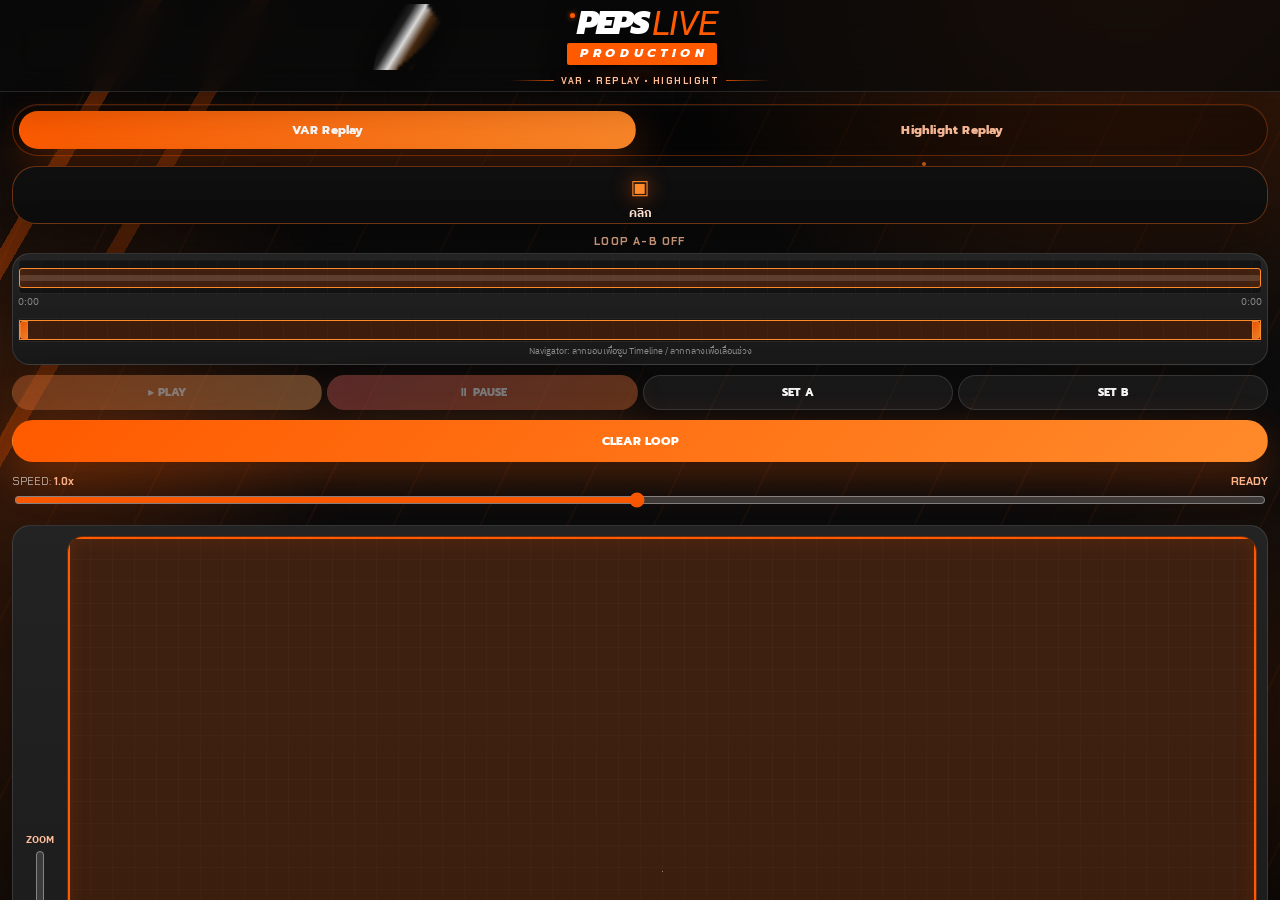
==== index.html @ aa0b9287 "UI: Add vector-based PEPS LIVE PRODUCTION logo with shimmer effect in header" ====
<!doctype html>
<html lang="th">
<head>
  <meta charset="utf-8" />
  <meta name="viewport" content="width=device-width, initial-scale=1" />
  <meta name="color-scheme" content="dark" />
  <title>Peps VAR Replay Studio</title>
  <link rel="preconnect" href="https://fonts.googleapis.com" />
  <link rel="preconnect" href="https://fonts.gstatic.com" crossorigin />
  <link href="https://fonts.googleapis.com/css2?family=Chakra+Petch:wght@500;600;700&family=IBM+Plex+Sans+Thai:wght@400;500;600;700&family=Prompt:wght@500;600;700;800;900&display=swap" rel="stylesheet" />
  <link rel="stylesheet" href="assets/var-replay.css" />
  <link rel="stylesheet" href="assets/pepslive-theme.css" />
  <link rel="stylesheet" href="assets/highlight-replay.css" />
  <link rel="stylesheet" href="assets/peps-brand-logo.css" />
  <link rel="stylesheet" href="assets/peps-brand-logo-fix.css" />
</head>
<body data-replay-mode="var">
  <div class="bg-fx" aria-hidden="true">
    <div class="grid-scan"></div>
    <div class="speed-lines"></div>
    <span class="particle"></span>
    <span class="particle"></span>
    <span class="particle"></span>
    <span class="particle"></span>
  </div>

  <header class="app-header control-only" aria-label="Application header">
    <div class="peps-brand-header" aria-label="PEPS LIVE PRODUCTION">
      <div class="peps-brand-logo" role="img" aria-label="PEPS LIVE PRODUCTION">
        <div class="peps-logo-box">
          <div class="peps-logo-top">
            <span class="peps-dot"></span>
            <span class="peps-peps">PEPS</span>
            <span class="peps-live">LIVE</span>
          </div>
          <div class="peps-logo-bottom">
            <span>PRODUCTION</span>
          </div>
        </div>
      </div>
      <div class="peps-brand-subline">VAR • REPLAY • HIGHLIGHT</div>
    </div>
    <div class="logo-header-main">OBS VAR REPLAY</div>
    <div class="logo-header-sub">PEPS CONTROL CENTER V1.2</div>
  </header>

  <main id="controlsUi" class="control-mode control-only" aria-label="VAR replay control panel">
    <input id="fileInput" type="file" accept="video/*" hidden />
    <input id="highlightFileInput" type="file" accept="video/*" multiple hidden />

    <nav class="replay-mode-tabs" aria-label="Replay mode selector">
      <button id="tabVarReplay" class="replay-mode-tab active" type="button">VAR Replay</button>
      <button id="tabHighlightReplay" class="replay-mode-tab" type="button">Highlight Replay</button>
    </nav>

    <section id="dropZone" class="drop-zone var-panel" tabindex="0" role="button" aria-label="เลือกหรือลากไฟล์วิดีโอ">
      <div class="drop-icon" aria-hidden="true">▣</div>
      <b>คลิก</b> หรือ ลากไฟล์วิดีโอมาวางที่นี่<br />
      <span id="dropText">รองรับทุกขนาดความยาวคลิป</span>
    </section>

    <div id="loopStatus" class="loop-status var-panel">LOOP A-B OFF</div>

    <section class="timeline-wrapper var-panel" aria-label="Timeline controls">
      <div id="timelineBox" class="timeline-container">
        <div class="track-bg"></div>
        <div id="trackWindow" class="track-window"></div>
        <div id="trackLoop" class="track-loop"></div>
        <div id="trackFill" class="track-fill"></div>

        <button id="markA" class="marker marker-a" type="button" aria-label="Marker A">
          <span class="marker-head">A</span>
        </button>
        <button id="markB" class="marker marker-b" type="button" aria-label="Marker B">
          <span class="marker-head">B</span>
        </button>
        <div id="clickLayer" class="click-layer" aria-hidden="true"></div>
      </div>

      <div class="time-readout">
        <span id="currTime">0:00</span>
        <span id="totalTime">0:00</span>
      </div>

      <div id="navBox" class="navigator-container" aria-label="Timeline navigator">
        <div id="navPlayhead" class="nav-playhead"></div>
        <div id="navWindow" class="nav-window">
          <button id="navHandleLeft" class="nav-handle left" type="button" aria-label="Navigator start"></button>
          <button id="navHandleRight" class="nav-handle right" type="button" aria-label="Navigator end"></button>
        </div>
      </div>
      <div class="navigator-caption">Navigator: ลากขอบเพื่อซูม Timeline / ลากกลางเพื่อเลื่อนช่วง</div>
    </section>

    <section class="btn-grid var-panel" aria-label="Playback buttons">
      <button id="btnPlay" class="btn-play" type="button">▶ PLAY</button>
      <button id="btnPause" class="btn-pause" type="button">⏸ PAUSE</button>
      <button id="btnSetA" type="button">SET A</button>
      <button id="btnSetB" type="button">SET B</button>
    </section>

    <button id="btnClearLoop" class="clear-loop-btn var-panel" type="button">CLEAR LOOP</button>

    <section class="slider-row speed-row var-panel" aria-label="Speed control">
      <div class="slider-label-line">
        <span>SPEED: <strong id="speedVal">1.0x</strong></span>
        <span id="statusText">READY</span>
      </div>
      <input id="speedRange" type="range" min="0.01" max="2.0" step="0.01" value="1.0" />
    </section>

    <section class="pan-control-wrapper var-panel" aria-label="Pan and zoom control">
      <div class="v-slider-cont">
        <span>ZOOM</span>
        <input id="zoomRange" class="v-slider" type="range" min="1.0" max="10.0" step="0.1" value="1.0" orient="vertical" />
        <strong id="zoomVal">1.0x</strong>
      </div>

      <div class="pan-area-cont">
        <div id="panFrame" class="pan-frame">
          <div id="panGrid" class="pan-grid"></div>
          <div id="panViewport" class="pan-viewport" tabindex="0" role="slider" aria-label="Drag viewport to pan"></div>
        </div>
        <button id="btnResetZoom" class="reset-zoom-btn" type="button">↺ Reset Zoom & Position</button>
      </div>
    </section>

    <section class="utility-panel var-panel" aria-label="Utility commands">
      <button id="btnJumpA" type="button">Jump A</button>
      <button id="btnJumpB" type="button">Jump B</button>
      <button id="btnBack1" type="button">−1s</button>
      <button id="btnForward1" type="button">+1s</button>
    </section>

    <section id="highlightPanel" class="highlight-panel" aria-label="Highlight replay panel">
      <section id="highlightDropZone" class="highlight-card highlight-drop" tabindex="0" role="button" aria-label="เลือกหรือลากไฟล์ไฮไลท์หลายไฟล์">
        <div>
          <strong>ลากคลิป Highlight หลายไฟล์มาวางที่นี่</strong>
          <span>รองรับ MP4 / MOV / WebM • เล่นเรียงหรือสุ่มและวนได้ไม่สิ้นสุด</span>
        </div>
      </section>

      <section class="highlight-card highlight-status-grid">
        <div class="highlight-mini-box wide">
          <span>Now Playing</span>
          <strong id="highlightNowPlaying">ยังไม่มีคลิป</strong>
        </div>
        <div class="highlight-mini-box">
          <span>Clips</span>
          <strong id="highlightClipCount">0</strong>
        </div>
        <div class="highlight-mini-box">
          <span>Next</span>
          <strong id="highlightNextClip">-</strong>
        </div>
      </section>

      <section class="highlight-card highlight-controls" aria-label="Highlight playback controls">
        <button id="highlightPlay" class="primary" type="button">▶ PLAY</button>
        <button id="highlightPause" type="button">⏸ PAUSE</button>
        <button id="highlightRestart" type="button">↺ RESTART</button>
        <button id="highlightPrev" type="button">PREV</button>
        <button id="highlightNext" type="button">NEXT</button>
        <button id="highlightClear" class="danger" type="button">CLEAR</button>
      </section>

      <section class="highlight-card">
        <div class="highlight-toggle-row">
          <button id="highlightSequential" class="active" type="button">Sequential</button>
          <button id="highlightRandom" type="button">Random</button>
        </div>
        <label class="highlight-loop-line">
          <input id="highlightLoop" type="checkbox" checked />
          Loop Playlist ไม่สิ้นสุด
        </label>
      </section>

      <section class="highlight-card">
        <div class="highlight-speed-head">
          <span>HIGHLIGHT SPEED</span>
          <strong id="highlightSpeedLabel">1.0x</strong>
        </div>
        <input id="highlightSpeedRange" type="range" min="0.25" max="2.0" step="0.05" value="1.0" />
        <div class="highlight-speed-presets">
          <button data-highlight-speed="0.5" type="button">0.5x</button>
          <button data-highlight-speed="0.75" type="button">0.75x</button>
          <button data-highlight-speed="1" class="active" type="button">1.0x</button>
          <button data-highlight-speed="1.5" type="button">1.5x</button>
        </div>
      </section>

      <section class="highlight-card">
        <div id="highlightPlaylist" class="highlight-playlist">
          <div class="highlight-empty">ยังไม่มี Playlist — ลากคลิปหลายไฟล์เข้ามาได้เลย</div>
        </div>
      </section>

      <video id="highlightVideo" muted playsinline preload="metadata" hidden></video>
    </section>

    <section class="toggle-panel" aria-label="Screen options">
      <label><input id="screenAudio" type="checkbox" /> ส่งเสียงไปที่ Screen</label>
      <label><input id="showStatus" type="checkbox" checked /> แสดงสถานะบน Screen</label>
      <label><input id="autoSync" type="checkbox" checked /> Sync อัตโนมัติ</label>
    </section>

    <section class="menu-bar" aria-label="Menu buttons">
      <button id="btnOpenLinks" class="btn-outline" type="button">Get Link</button>
      <button id="btnOpenSponsor" class="btn-outline sponsor" type="button">Sponsor</button>
    </section>
  </main>

  <main id="screenView" class="screen-mode screen-only" aria-label="OBS screen output">
    <div id="videoWrapper" class="video-wrapper">
      <video id="mainVideo" muted playsinline></video>
      <div id="screenStatus" class="screen-status">Waiting for Control…</div>
    </div>
  </main>

  <div id="modalLinks" class="modal-overlay" role="dialog" aria-modal="true" aria-labelledby="linkTitle">
    <div class="modal">
      <button class="modal-close" id="btnCloseLinks" type="button" aria-label="Close">×</button>
      <h2 id="linkTitle">Graphic Link (Screen)</h2>
      <p>สำหรับใส่ใน OBS Browser Source</p>
      <div class="copy-group">
        <input id="linkInputScreen" class="copy-input" type="text" readonly />
        <button id="btnCopyScreen" type="button">Copy</button>
      </div>
      <div id="copyMsg" class="copy-msg">Copied!</div>
      <hr />
      <p>Control Link สำหรับเปิดเป็น OBS Custom Browser Dock</p>
      <div class="copy-group">
        <input id="linkInputControl" class="copy-input" type="text" readonly />
        <button id="btnCopyControl" type="button">Copy</button>
      </div>
    </div>
  </div>

  <div id="modalSponsor" class="modal-overlay" role="dialog" aria-modal="true" aria-labelledby="sponsorTitle">
    <div class="modal">
      <button class="modal-close" id="btnCloseSponsor" type="button" aria-label="Close">×</button>
      <h2 id="sponsorTitle" class="sponsor-title">Support PepsLive</h2>
      <div class="sponsor-grid">
        <div class="sponsor-item">
          <strong>PepsLive / Pepsproduction</strong>
          <p>เครื่องมือฟรีสำหรับสายไลฟ์กีฬา OBS Dock UI, Scoreboard, Tournament และ Replay Workflow</p>
          <a class="sponsor-link" href="https://heylink.me/pepslive/" target="_blank" rel="noopener">heylink.me/pepslive</a>
        </div>
        <div class="sponsor-item dark">
          <strong>VAR Replay Studio</strong>
          <p>ออกแบบสำหรับเปิดเป็น Dock + Browser Source ใช้งานไวในสนามจริง</p>
        </div>
      </div>
      <div class="version-note">Developed for PepsLive · V1.2</div>
    </div>
  </div>

  <script src="assets/var-replay.js"></script>
  <script src="assets/highlight-replay.js"></script>
</body>
</html>
---- assets/var-replay.css ----
:root {
  --bg: #000;
  --panel: #1e1e1e;
  --panel-2: #252525;
  --panel-3: #2b2b2b;
  --panel-4: #333;
  --line: #333;
  --line-2: #444;
  --muted: #888;
  --muted-2: #666;
  --text: #fff;
  --blue: #00aaff;
  --blue-dim: rgba(0, 170, 255, 0.18);
  --yellow: #ffca28;
  --red: #ff3333;
  --red-soft: #ffaaaa;
  --green: #44aa44;
  --orange: #ff8a1c;
  --shadow: 0 10px 30px rgba(0, 0, 0, 0.55);
  --font: "Segoe UI", Tahoma, Arial, sans-serif;
}

* { box-sizing: border-box; }
html, body { width: 100%; height: 100%; margin: 0; }
body {
  margin: 0;
  background: var(--bg);
  color: var(--text);
  font-family: var(--font);
  overflow: hidden;
}
button, input { font: inherit; }
button {
  padding: 8px;
  border: none;
  border-radius: 4px;
  font-weight: 800;
  cursor: pointer;
  background: #444;
  color: #fff;
  font-size: 11px;
  transition: filter 0.18s ease, transform 0.12s ease, background 0.18s ease, border-color 0.18s ease;
  user-select: none;
}
button:hover { filter: brightness(1.2); }
button:active { transform: translateY(1px); }
button:disabled { cursor: not-allowed; opacity: 0.45; filter: grayscale(0.4); }

.app-header {
  padding: 10px 10px 5px;
  display: flex;
  flex-direction: column;
  align-items: center;
  justify-content: center;
  background: #151515;
  border-bottom: 1px solid var(--line);
}
.logo-header-main {
  font-size: 1.5rem;
  font-weight: 950;
  font-style: italic;
  letter-spacing: -1px;
  line-height: 1;
  background: linear-gradient(#fff, #999);
  -webkit-background-clip: text;
  background-clip: text;
  -webkit-text-fill-color: transparent;
  user-select: none;
}
.logo-header-sub {
  font-size: 0.6rem;
  font-weight: 800;
  letter-spacing: 2px;
  color: var(--muted-2);
  text-transform: uppercase;
  margin-top: -2px;
  user-select: none;
}

.control-mode {
  background: var(--panel);
  padding: 10px;
  display: flex;
  flex-direction: column;
  gap: 0;
  height: calc(100vh - 51px);
  box-sizing: border-box;
  overflow-y: auto;
  scrollbar-color: #555 #1b1b1b;
}
.control-mode::-webkit-scrollbar { width: 8px; }
.control-mode::-webkit-scrollbar-thumb { background: #555; border-radius: 10px; }
.control-mode::-webkit-scrollbar-track { background: #1b1b1b; }

.drop-zone {
  border: 2px dashed #555;
  background: var(--panel-3);
  padding: 15px;
  text-align: center;
  border-radius: 8px;
  margin-bottom: 10px;
  cursor: pointer;
  color: #aaa;
  font-size: 12px;
  transition: 0.2s;
  position: relative;
  outline: none;
}
.drop-zone:hover,
.drop-zone.drag-over,
.drop-zone:focus-visible {
  border-color: var(--blue);
  background: #333;
  color: #fff;
}
.drop-icon {
  font-size: 20px;
  color: var(--blue);
  line-height: 1.15;
  margin-bottom: 2px;
}
.drop-zone.ready { border-color: var(--green); color: #d6ffd6; }
.drop-zone.loading { border-color: var(--yellow); color: var(--yellow); }
#dropText { font-size: 10px; color: var(--muted-2); }

.loop-status {
  color: #777;
  font-weight: 900;
  font-size: 11px;
  display: block;
  text-align: center;
  margin: 0 0 5px;
  min-height: 14px;
}
.loop-status.active {
  color: var(--red-soft);
  animation: blink 1s infinite;
  text-shadow: 0 0 8px rgba(255, 51, 51, 0.6);
}
@keyframes blink { 50% { opacity: 0.5; } }

.timeline-wrapper {
  margin-bottom: 10px;
  background: var(--panel-2);
  padding: 5px;
  border-radius: 5px;
  border: 1px solid var(--line);
}
.timeline-container {
  position: relative;
  height: 35px;
  margin-bottom: 5px;
  user-select: none;
  overflow: hidden;
  background: #1a1a1a;
  border-radius: 4px;
  touch-action: none;
}
.track-bg,
.track-window,
.track-loop,
.track-fill {
  position: absolute;
  top: 15px;
  height: 6px;
  border-radius: 3px;
  pointer-events: none;
}
.track-bg { left: 0; width: 100%; background: #444; }
.track-window { background: rgba(255, 202, 40, 0.12); border: 1px solid rgba(255, 202, 40, 0.36); top: 8px; height: 20px; }
.track-loop { background: rgba(255, 51, 51, 0.25); display: none; }
.track-fill { left: 0; width: 0%; background: var(--blue); }
.marker {
  position: absolute;
  top: 0;
  bottom: 0;
  width: 16px;
  padding: 0;
  border: 0;
  background: transparent;
  transform: translateX(-50%);
  z-index: 20;
  display: none;
  cursor: ew-resize;
  pointer-events: auto;
  touch-action: none;
}
.marker::before {
  content: "";
  position: absolute;
  left: 50%;
  top: 0;
  bottom: 0;
  width: 2px;
  background: var(--red);
  transform: translateX(-50%);
  pointer-events: none;
  box-shadow: 0 0 5px rgba(255, 50, 50, 0.85);
}
.marker-head {
  position: absolute;
  top: 0;
  left: 50%;
  transform: translateX(-50%);
  background: var(--red);
  color: #000;
  font-size: 9px;
  font-weight: 950;
  padding: 2px 4px;
  border-radius: 2px;
  white-space: nowrap;
  pointer-events: none;
}
.marker:hover::before,
.marker.dragging::before { background: var(--red-soft); width: 3px; }
.marker:hover .marker-head,
.marker.dragging .marker-head { background: var(--red-soft); }
.click-layer {
  position: absolute;
  inset: 0;
  cursor: pointer;
  z-index: 5;
}
.time-readout {
  display: flex;
  justify-content: space-between;
  font-size: 10px;
  color: var(--muted);
  margin-top: -5px;
}
.navigator-container {
  position: relative;
  height: 24px;
  background: #111;
  border-radius: 3px;
  margin-top: 8px;
  overflow: hidden;
  user-select: none;
  touch-action: none;
}
.nav-playhead {
  position: absolute;
  top: 0;
  bottom: 0;
  width: 2px;
  background: rgba(255, 255, 255, 0.5);
  z-index: 1;
  display: none;
}
.nav-window {
  position: absolute;
  top: 1px;
  bottom: 1px;
  left: 0%;
  width: 100%;
  min-width: 12px;
  background: rgba(255, 202, 40, 0.2);
  border: 1px solid var(--yellow);
  box-sizing: border-box;
  z-index: 20;
  cursor: grab;
}
.nav-window:active { cursor: grabbing; background: rgba(255, 202, 40, 0.3); }
.nav-handle {
  position: absolute;
  top: 0;
  bottom: 0;
  width: 8px;
  padding: 0;
  border-radius: 0;
  background: var(--yellow);
  cursor: ew-resize;
  z-index: 30;
  opacity: 0.9;
  display: flex;
  align-items: center;
  justify-content: center;
}
.nav-handle::after {
  content: "||";
  font-size: 8px;
  color: #000;
  font-weight: 900;
}
.nav-handle.left { left: 0; border-top-left-radius: 3px; border-bottom-left-radius: 3px; }
.nav-handle.right { right: 0; border-top-right-radius: 3px; border-bottom-right-radius: 3px; }
.navigator-caption { text-align: center; font-size: 9px; color: var(--muted-2); margin-top: 2px; }

.btn-grid {
  display: grid;
  grid-template-columns: repeat(4, 1fr);
  gap: 5px;
  margin-bottom: 10px;
}
.btn-play { background: #2e7d32; }
.btn-pause { background: #c62828; }
.active-btn {
  background: var(--blue) !important;
  color: #fff;
  border: 1px solid #fff;
}
.clear-loop-btn {
  width: 100%;
  background: #422;
  margin-bottom: 10px;
  color: var(--red-soft);
}
.slider-row {
  display: flex;
  flex-wrap: wrap;
  margin-bottom: 10px;
}
.slider-label-line {
  width: 100%;
  display: flex;
  justify-content: space-between;
  margin-bottom: 2px;
  font-size: 11px;
  color: #ccc;
}
.slider-label-line strong,
#statusText { color: var(--blue); font-weight: 900; }
.speed-row input { width: 100%; accent-color: var(--blue); }

.pan-control-wrapper {
  background: var(--panel-3);
  padding: 10px;
  border-radius: 5px;
  margin-top: 5px;
  margin-bottom: 10px;
  border: 1px solid var(--line);
  display: flex;
  gap: 10px;
  align-items: center;
}
.v-slider-cont {
  display: flex;
  flex-direction: column;
  align-items: center;
  justify-content: space-between;
  height: 108px;
  width: 34px;
  flex: 0 0 34px;
}
.v-slider-cont span { font-size: 10px; color: var(--blue); font-weight: 900; }
.v-slider-cont strong { font-size: 10px; color: #fff; }
input[type=range].v-slider {
  writing-mode: vertical-lr;
  direction: rtl;
  width: 8px;
  height: 82px;
  accent-color: var(--blue);
}
@supports (-webkit-appearance: slider-vertical) {
  input[type=range].v-slider {
    -webkit-appearance: slider-vertical;
    writing-mode: initial;
    direction: initial;
  }
}
.pan-area-cont {
  flex: 1;
  display: flex;
  flex-direction: column;
  gap: 5px;
  min-width: 0;
}
.pan-frame {
  width: 100%;
  aspect-ratio: 16/9;
  min-height: 92px;
  background: #111;
  border: 1px solid #555;
  position: relative;
  overflow: hidden;
  background-image: radial-gradient(#333 1px, transparent 1px);
  background-size: 10px 10px;
  touch-action: none;
}
.pan-grid {
  position: absolute;
  inset: 50% auto auto 50%;
  width: 1px;
  height: 1px;
  background: rgba(255,255,255,0.5);
  box-shadow: 0 0 0 999px transparent;
}
.pan-viewport {
  position: absolute;
  top: 0;
  left: 0;
  width: 100%;
  height: 100%;
  border: 2px solid var(--red);
  background: rgba(255, 51, 51, 0.2);
  box-sizing: border-box;
  cursor: move;
  box-shadow: 0 0 10px rgba(0, 0, 0, 0.5);
  touch-action: none;
}
.pan-viewport:active,
.pan-viewport.dragging {
  background: rgba(255, 51, 51, 0.38);
  border-color: var(--red-soft);
}
.reset-zoom-btn {
  background: #333;
  color: #aaa;
  font-size: 10px;
  padding: 4px;
  border: 1px solid var(--line-2);
}
.utility-panel {
  display: grid;
  grid-template-columns: repeat(4, 1fr);
  gap: 5px;
  margin-bottom: 10px;
}
.utility-panel button { background: #383838; color: #ddd; }
.toggle-panel {
  display: grid;
  grid-template-columns: 1fr;
  gap: 6px;
  font-size: 11px;
  color: #bdbdbd;
  background: #252525;
  border: 1px solid #333;
  border-radius: 5px;
  padding: 8px;
  margin-bottom: 10px;
}
.toggle-panel label { display: flex; align-items: center; gap: 7px; }
.toggle-panel input { accent-color: var(--blue); }
.menu-bar {
  margin-top: auto;
  padding-top: 10px;
  border-top: 1px solid var(--line);
  display: flex;
  gap: 5px;
}
.btn-outline {
  flex: 1;
  background: transparent;
  border: 1px solid #555;
  color: #ccc;
}
.btn-outline:hover { background: #333; }
.btn-outline.sponsor { color: var(--yellow); border-color: var(--yellow); }

.screen-only { display: none; }
.screen-mode {
  width: 100vw;
  height: 100vh;
  background: transparent;
}
body.is-screen { background: transparent; }
body.is-screen .control-only { display: none !important; }
body.is-screen .screen-only { display: block !important; }
.video-wrapper {
  width: 100vw;
  height: 100vh;
  display: flex;
  align-items: center;
  justify-content: center;
  overflow: hidden;
  background: transparent;
  position: relative;
}
.video-wrapper video {
  width: 100%;
  height: 100%;
  object-fit: contain;
  will-change: transform;
  transform: translateZ(0);
  transform-origin: center center;
  background: transparent;
}
.screen-status {
  position: absolute;
  left: 18px;
  bottom: 18px;
  max-width: min(460px, calc(100vw - 36px));
  padding: 8px 12px;
  border: 1px solid rgba(255,255,255,0.14);
  border-radius: 6px;
  color: #cfcfcf;
  background: rgba(0,0,0,0.62);
  font-size: 12px;
  letter-spacing: 0.02em;
  backdrop-filter: blur(8px);
}
.video-wrapper.ready .screen-status,
.video-wrapper.hide-status .screen-status { display: none; }

.modal-overlay {
  position: fixed;
  inset: 0;
  background: rgba(0, 0, 0, 0.85);
  z-index: 1000;
  display: flex;
  justify-content: center;
  align-items: center;
  opacity: 0;
  pointer-events: none;
  transition: 0.25s ease;
}
.modal-overlay.open { opacity: 1; pointer-events: auto; }
.modal {
  background: #252525;
  width: 90%;
  max-width: 360px;
  border-radius: 10px;
  padding: 20px;
  position: relative;
  box-shadow: var(--shadow);
  border: 1px solid var(--line-2);
  color: #ddd;
  transform: translateY(20px);
  transition: 0.25s ease;
  text-align: center;
}
.modal-overlay.open .modal { transform: translateY(0); }
.modal-close {
  position: absolute;
  top: 10px;
  right: 10px;
  background: none;
  border: none;
  color: #888;
  font-size: 20px;
  cursor: pointer;
  padding: 0 4px;
}
.modal h2 { color: var(--blue); margin: 4px 0 6px; }
.modal p { font-size: 12px; color: #ccc; margin: 6px 0 12px; line-height: 1.45; }
.modal hr { border: 0; border-top: 1px solid #444; margin: 16px 0; }
.copy-group { display: flex; gap: 5px; margin: 10px 0; }
.copy-input {
  flex: 1;
  min-width: 0;
  background: #111;
  border: 1px solid #444;
  color: var(--blue);
  padding: 8px;
  font-size: 11px;
  font-family: ui-monospace, SFMono-Regular, Consolas, monospace;
}
.copy-group button {
  background: #005f73;
  color: #fff;
  width: 64px;
  border: none;
  border-radius: 4px;
}
.copy-msg {
  font-size: 11px;
  color: var(--green);
  opacity: 0;
  transition: 0.25s;
  min-height: 14px;
}
.copy-msg.show { opacity: 1; }
.sponsor-title { color: var(--yellow) !important; }
.sponsor-grid {
  display: grid;
  grid-template-columns: 1fr;
  gap: 10px;
  margin-top: 15px;
}
.sponsor-item {
  background: #333;
  padding: 10px;
  border-radius: 8px;
  font-size: 12px;
}
.sponsor-item.dark { background: #111; border: 1px solid #555; }
.sponsor-item strong { color: #fff; }
.sponsor-link {
  display: block;
  color: var(--yellow);
  text-decoration: none;
  margin-top: 5px;
  font-size: 12px;
  word-break: break-all;
}
.version-note { margin-top: 20px; font-size: 10px; color: #666; }

@media (max-width: 560px) {
  .btn-grid,
  .utility-panel { grid-template-columns: repeat(2, 1fr); }
  .control-mode { height: calc(100vh - 49px); }
}

/* Compact Control Drop Zone Style */
body.is-control #dropZone.drop-zone {
  min-height: 58px;
  height: auto;
  padding: 0;
  overflow: hidden;
}
body.is-control #dropZone.drop-zone.ready {
  min-height: 58px;
  height: auto;
}
body.is-control #dropZone .control-video,
body.is-control #dropZone.ready .control-video {
  display: none;
  width: 0;
  height: 0;
  opacity: 0;
  visibility: hidden;
  pointer-events: none;
}
body.is-control #dropZone .drop-overlay,
body.is-control #dropZone.ready .drop-overlay {
  position: relative;
  inset: auto;
  min-height: 58px;
  width: 100%;
  display: flex;
  flex-direction: column;
  align-items: flex-start;
  justify-content: center;
  gap: 2px;
  padding: 10px 14px;
  text-align: left;
  border-radius: 0;
  background: rgba(9, 9, 9, 0.72);
  color: #ffe4d4;
  backdrop-filter: blur(10px);
}
body.is-control #dropZone.ready .drop-overlay {
  color: #ffffff;
}
body.is-control #dropZone.ready .drop-icon {
  display: none;
}
body.is-control #dropZone.ready #dropTitle {
  display: block;
  width: 100%;
  overflow: hidden;
  text-overflow: ellipsis;
  white-space: nowrap;
  font-family: "Chakra Petch", "IBM Plex Sans Thai", system-ui, sans-serif;
  font-size: 12px;
  font-weight: 800;
  letter-spacing: 0.1px;
  color: #ffffff;
}
body.is-control #dropZone.ready #dropText {
  display: none;
}
body.is-control #dropZone:not(.ready) .drop-overlay {
  align-items: center;
  text-align: center;
}
body.is-control #dropZone.loading {
  border-color: var(--yellow);
  color: var(--yellow);
}
body.is-control #dropZone.ready {
  border-color: var(--green);
  color: #d6ffd6;
}
---- assets/pepslive-theme.css ----
/* PepsLive Tools visual theme for VAR Replay Studio */
:root {
  --peps-bg: #090909;
  --peps-card: #171717;
  --peps-card-soft: rgba(255, 255, 255, 0.055);
  --peps-text: #ffffff;
  --peps-muted: #b8b8b8;
  --peps-muted-2: #8b8b8b;
  --peps-orange: #ff5a00;
  --peps-orange-2: #ff8a2a;
  --peps-line: rgba(255, 255, 255, 0.12);
  --peps-line-o: rgba(255, 90, 0, 0.35);
  --peps-shadow: 0 24px 70px rgba(0, 0, 0, 0.38);
  --peps-radius: 24px;
  --bg: var(--peps-bg);
  --panel: #111111;
  --panel-2: rgba(255, 255, 255, 0.055);
  --panel-3: rgba(255, 255, 255, 0.065);
  --panel-4: rgba(255, 90, 0, 0.10);
  --line: var(--peps-line);
  --line-2: rgba(255, 90, 0, 0.24);
  --muted: var(--peps-muted);
  --muted-2: var(--peps-muted-2);
  --text: var(--peps-text);
  --blue: var(--peps-orange);
  --yellow: #ffbf9b;
  --red: #ff5a00;
  --red-soft: #ffbf9b;
  --green: #9effc8;
  --orange: var(--peps-orange);
  --font: "IBM Plex Sans Thai", system-ui, sans-serif;
}

html { scroll-behavior: smooth; }

body {
  font-family: "IBM Plex Sans Thai", system-ui, sans-serif;
  color: var(--peps-text);
  background:
    radial-gradient(circle at 88% -10%, rgba(255, 90, 0, 0.30), transparent 32%),
    radial-gradient(circle at -5% 72%, rgba(255, 90, 0, 0.14), transparent 28%),
    linear-gradient(180deg, #080808, #0d0d0d 40%, #080808);
}

body::before {
  content: "";
  position: fixed;
  inset: 0;
  pointer-events: none;
  z-index: -2;
  background:
    linear-gradient(120deg, transparent 0 8%, rgba(255, 90, 0, 0.55) 8% 9%, transparent 9% 100%),
    linear-gradient(300deg, transparent 0 85%, rgba(255, 90, 0, 0.42) 85% 86%, transparent 86% 100%);
  opacity: 0.65;
}

body::after {
  content: "";
  position: fixed;
  inset: 0;
  pointer-events: none;
  z-index: -1;
  background-image:
    linear-gradient(rgba(255, 255, 255, 0.018) 1px, transparent 1px),
    linear-gradient(90deg, rgba(255, 255, 255, 0.018) 1px, transparent 1px);
  background-size: 48px 48px;
  mask-image: linear-gradient(to bottom, rgba(0, 0, 0, 0.6), transparent 78%);
}

body.is-screen {
  background: transparent;
}

body.is-screen::before,
body.is-screen::after,
body.is-screen .bg-fx {
  display: none !important;
}

.bg-fx {
  position: fixed;
  inset: 0;
  pointer-events: none;
  overflow: hidden;
  z-index: -3;
}

.bg-fx::before,
.bg-fx::after {
  content: "";
  position: absolute;
  width: 48vw;
  height: 48vw;
  min-width: 520px;
  min-height: 520px;
  border-radius: 999px;
  filter: blur(48px);
  opacity: 0.22;
  background: radial-gradient(circle, rgba(255, 90, 0, 0.78), transparent 62%);
  animation: pepsOrbFloat 16s ease-in-out infinite alternate;
}

.bg-fx::before { left: -18vw; top: 8vh; }
.bg-fx::after { right: -20vw; bottom: -12vh; animation-duration: 19s; animation-delay: -5s; opacity: 0.18; }

.bg-fx .grid-scan {
  position: absolute;
  inset: 0;
  background:
    linear-gradient(90deg, transparent 0 49%, rgba(255, 90, 0, 0.08) 50%, transparent 51%),
    linear-gradient(0deg, transparent 0 49%, rgba(255, 255, 255, 0.035) 50%, transparent 51%);
  background-size: 86px 86px;
  opacity: 0.18;
  animation: pepsGridDrift 24s linear infinite;
  mask-image: linear-gradient(to bottom, rgba(0, 0, 0, 0.8), transparent 78%);
}

.bg-fx .speed-lines {
  position: absolute;
  inset: -20%;
  background: repeating-linear-gradient(116deg, transparent 0 34px, rgba(255, 90, 0, 0.10) 34px 36px, transparent 36px 78px);
  opacity: 0.5;
  animation: pepsSpeedMove 18s linear infinite;
}

.particle {
  position: absolute;
  width: 4px;
  height: 4px;
  border-radius: 999px;
  background: rgba(255, 122, 42, 0.85);
  box-shadow: 0 0 18px rgba(255, 90, 0, 0.9);
  animation: pepsParticleFloat 8s ease-in-out infinite;
}
.particle:nth-child(3) { left: 12%; top: 22%; animation-delay: -1s; }
.particle:nth-child(4) { left: 72%; top: 18%; animation-delay: -2.4s; }
.particle:nth-child(5) { left: 82%; top: 70%; animation-delay: -4.2s; }
.particle:nth-child(6) { left: 22%; top: 78%; animation-delay: -5.1s; }

@keyframes pepsOrbFloat {
  from { transform: translate3d(0, 0, 0) scale(1); }
  to { transform: translate3d(60px, -38px, 0) scale(1.12); }
}
@keyframes pepsGridDrift {
  from { transform: translate3d(0, 0, 0); }
  to { transform: translate3d(86px, 86px, 0); }
}
@keyframes pepsSpeedMove {
  from { transform: translate3d(-80px, 0, 0) rotate(-2deg); }
  to { transform: translate3d(80px, 0, 0) rotate(-2deg); }
}
@keyframes pepsParticleFloat {
  0%, 100% { transform: translate3d(0, 0, 0); opacity: 0.28; }
  50% { transform: translate3d(20px, -24px, 0); opacity: 0.9; }
}

.app-header {
  min-height: 74px;
  padding: 11px 14px 9px;
  background: rgba(9, 9, 9, 0.78);
  backdrop-filter: blur(16px);
  border-bottom: 1px solid var(--peps-line);
  box-shadow: 0 16px 42px rgba(0, 0, 0, 0.24);
  position: sticky;
  top: 0;
  z-index: 50;
}

.logo-header-main {
  font-family: "Prompt", sans-serif;
  font-size: 1.55rem;
  font-weight: 900;
  letter-spacing: -0.8px;
  font-style: normal;
  background: linear-gradient(135deg, #ffffff 0%, #ffe4d4 45%, var(--peps-orange-2) 100%);
  -webkit-background-clip: text;
  background-clip: text;
  -webkit-text-fill-color: transparent;
  filter: drop-shadow(0 10px 20px rgba(0, 0, 0, 0.45));
}

.logo-header-sub {
  font-family: "Chakra Petch", sans-serif;
  color: #ffbf9b;
  letter-spacing: 2px;
  font-weight: 700;
}

.control-mode {
  height: calc(100vh - 74px);
  padding: 12px;
  background: transparent;
  scrollbar-color: rgba(255, 90, 0, 0.42) rgba(0, 0, 0, 0.22);
}

.drop-zone,
.timeline-wrapper,
.pan-control-wrapper,
.toggle-panel,
.modal,
.sponsor-item {
  border: 1px solid var(--peps-line);
  background: linear-gradient(180deg, rgba(255, 255, 255, 0.075), rgba(255, 255, 255, 0.03)), #111;
  box-shadow: var(--peps-shadow);
  backdrop-filter: blur(10px);
}

.drop-zone {
  border-radius: 24px;
  border-color: var(--peps-line-o);
  color: #ffe4d4;
}

.drop-zone:hover,
.drop-zone.drag-over,
.drop-zone:focus-visible {
  border-color: rgba(255, 138, 42, 0.74);
  background: linear-gradient(180deg, rgba(255, 90, 0, 0.12), rgba(255, 255, 255, 0.04)), #111;
  box-shadow: 0 22px 54px rgba(255, 90, 0, 0.20);
}

.drop-icon {
  color: var(--peps-orange-2);
  text-shadow: 0 0 20px rgba(255, 90, 0, 0.75);
}

body.is-control #dropZone.ready .drop-overlay {
  background: rgba(9, 9, 9, 0.72) !important;
  border: 1px solid rgba(255, 90, 0, 0.25);
  color: #ffe4d4 !important;
  backdrop-filter: blur(10px);
}

body.is-control #dropZone.ready,
body.is-control #dropZone.loading {
  border-color: var(--peps-line-o) !important;
}

.loop-status {
  color: #ffbf9b;
  font-family: "Chakra Petch", sans-serif;
  letter-spacing: 1.2px;
}

.loop-status.active {
  color: #ffffff;
  border: 1px solid var(--peps-line-o);
  border-radius: 999px;
  background: linear-gradient(135deg, rgba(255, 90, 0, 0.18), rgba(255, 255, 255, 0.045));
  text-shadow: 0 0 18px rgba(255, 90, 0, 0.85);
}

.timeline-wrapper,
.pan-control-wrapper,
.toggle-panel {
  border-radius: 18px;
}

.timeline-container,
.navigator-container,
.pan-frame {
  background:
    linear-gradient(rgba(255, 255, 255, 0.025) 1px, transparent 1px),
    linear-gradient(90deg, rgba(255, 255, 255, 0.025) 1px, transparent 1px),
    rgba(0, 0, 0, 0.40);
  background-size: 22px 22px;
  border: 1px solid rgba(255, 255, 255, 0.08);
}

.track-bg { background: rgba(255, 255, 255, 0.16); }
.track-fill { background: linear-gradient(90deg, var(--peps-orange), var(--peps-orange-2)); box-shadow: 0 0 16px rgba(255, 90, 0, 0.65); }
.track-loop { background: rgba(255, 90, 0, 0.24); }
.track-window,
.nav-window {
  background: rgba(255, 90, 0, 0.16);
  border-color: var(--peps-orange-2);
  box-shadow: inset 0 0 18px rgba(255, 90, 0, 0.10);
}

.nav-handle {
  background: linear-gradient(135deg, var(--peps-orange), var(--peps-orange-2));
}
.nav-playhead { background: #ffffff; box-shadow: 0 0 16px rgba(255, 90, 0, 0.7); }
.navigator-caption,
.time-readout,
#dropText { color: var(--peps-muted-2); }

.marker::before { background: var(--peps-orange); box-shadow: 0 0 9px rgba(255, 90, 0, 0.95); }
.marker-head {
  background: linear-gradient(135deg, var(--peps-orange), var(--peps-orange-2));
  color: #ffffff;
  font-family: "Chakra Petch", sans-serif;
}
.marker:hover::before,
.marker.dragging::before { background: #ffbf9b; }
.marker:hover .marker-head,
.marker.dragging .marker-head { background: #ffbf9b; color: #111; }

button,
.btn-outline,
.clear-loop-btn,
.utility-panel button,
.reset-zoom-btn {
  font-family: "Prompt", sans-serif;
  border-radius: 999px;
  border: 1px solid var(--peps-line);
  background: rgba(255, 255, 255, 0.06);
  color: #f5f5f5;
  position: relative;
  overflow: hidden;
}

button::after,
.btn-outline::after,
.clear-loop-btn::after,
.utility-panel button::after,
.reset-zoom-btn::after {
  content: "";
  position: absolute;
  inset: -2px;
  background: linear-gradient(110deg, transparent 0 35%, rgba(255, 255, 255, 0.32) 48%, transparent 62% 100%);
  transform: translateX(-125%);
  transition: transform 0.7s;
  pointer-events: none;
}

button:hover::after,
.btn-outline:hover::after,
.clear-loop-btn:hover::after,
.utility-panel button:hover::after,
.reset-zoom-btn:hover::after {
  transform: translateX(125%);
}

.btn-play,
.btn-pause,
.clear-loop-btn,
.btn-outline.sponsor {
  background: linear-gradient(135deg, var(--peps-orange), var(--peps-orange-2)) !important;
  color: #ffffff !important;
  border-color: transparent !important;
  box-shadow: 0 15px 42px rgba(255, 90, 0, 0.28);
}

.btn-pause {
  background: linear-gradient(135deg, #f04444, var(--peps-orange)) !important;
}

.clear-loop-btn {
  color: #ffffff;
  margin-bottom: 12px;
}

button:hover,
.btn-outline:hover,
.clear-loop-btn:hover,
.utility-panel button:hover,
.reset-zoom-btn:hover {
  transform: translateY(-2px);
  box-shadow: 0 22px 54px rgba(255, 90, 0, 0.20);
  filter: none;
}

button:active,
.btn-outline:active,
.clear-loop-btn:active,
.utility-panel button:active,
.reset-zoom-btn:active {
  transform: translateY(1px) scale(0.985);
}

.active-btn {
  background: rgba(255, 90, 0, 0.14) !important;
  border-color: var(--peps-line-o) !important;
  color: #ffbf9b !important;
  box-shadow: 0 0 0 3px rgba(255, 90, 0, 0.12), 0 18px 42px rgba(255, 90, 0, 0.18);
}

.slider-label-line {
  color: var(--peps-muted);
  font-family: "Chakra Petch", sans-serif;
}
.slider-label-line strong,
#statusText,
.v-slider-cont span,
.v-slider-cont strong {
  color: #ffbf9b;
}

input[type="range"] { accent-color: var(--peps-orange); }

.pan-frame {
  border-color: var(--peps-line-o);
  border-radius: 16px;
}
.pan-viewport {
  border-color: var(--peps-orange);
  background: rgba(255, 90, 0, 0.18);
  box-shadow: 0 0 18px rgba(255, 90, 0, 0.20), inset 0 0 18px rgba(255, 90, 0, 0.12);
}
.pan-viewport:active,
.pan-viewport.dragging {
  border-color: #ffbf9b;
  background: rgba(255, 90, 0, 0.32);
}

.toggle-panel label {
  color: var(--peps-muted);
}
.toggle-panel input { accent-color: var(--peps-orange); }

.modal-overlay {
  background: rgba(0, 0, 0, 0.78);
  backdrop-filter: blur(12px);
}
.modal {
  border-color: var(--peps-line-o);
  border-radius: 24px;
  background: linear-gradient(180deg, rgba(28, 28, 28, 0.98), rgba(9, 9, 9, 0.98));
}
.modal h2,
.sponsor-title {
  color: #ffbf9b !important;
  font-family: "Prompt", sans-serif;
  font-weight: 800;
}
.copy-input {
  border-color: var(--peps-line);
  color: #ffbf9b;
  background: rgba(0, 0, 0, 0.28);
}
.copy-group button {
  background: linear-gradient(135deg, var(--peps-orange), var(--peps-orange-2));
  width: 70px;
}
.sponsor-item {
  background: rgba(255, 255, 255, 0.055);
  border-radius: 18px;
}
.sponsor-link { color: #ffbf9b; }
.version-note { color: var(--peps-muted-2); }

.screen-status {
  border-color: var(--peps-line-o);
  background: rgba(9, 9, 9, 0.72);
  color: #ffbf9b;
  font-family: "Chakra Petch", sans-serif;
  backdrop-filter: blur(10px);
}

@media (max-width: 560px) {
  .app-header { min-height: 66px; }
  .control-mode { height: calc(100vh - 66px); padding: 10px; }
  .logo-header-main { font-size: 1.25rem; }
}

@media (prefers-reduced-motion: reduce) {
  *, *::before, *::after {
    animation: none !important;
    transition: none !important;
    scroll-behavior: auto !important;
  }
}
---- assets/highlight-replay.css ----
/* Highlight Replay mode + responsive dock fixes */
.clear-loop-btn {
  min-height: 42px !important;
  height: auto !important;
  padding: 0 14px !important;
  display: flex !important;
  align-items: center !important;
  justify-content: center !important;
  line-height: 1 !important;
  white-space: nowrap !important;
  overflow: hidden !important;
  text-overflow: ellipsis !important;
  font-size: clamp(10px, 2.8vw, 12px) !important;
}

.replay-mode-tabs {
  display: grid;
  grid-template-columns: 1fr 1fr;
  gap: 8px;
  margin: 0 0 10px;
  padding: 6px;
  border: 1px solid var(--peps-line-o, rgba(255,90,0,.35));
  border-radius: 999px;
  background: rgba(0, 0, 0, .30);
  box-shadow: inset 0 1px 0 rgba(255,255,255,.07), 0 12px 30px rgba(0,0,0,.20);
}

.replay-mode-tab {
  min-height: 38px;
  border-radius: 999px;
  border: 1px solid transparent;
  background: transparent;
  color: #ffbf9b;
  font-family: "Prompt", sans-serif;
  font-size: 12px;
  font-weight: 800;
  letter-spacing: .2px;
}

.replay-mode-tab.active {
  background: linear-gradient(135deg, var(--peps-orange, #ff5a00), var(--peps-orange-2, #ff8a2a));
  color: #fff;
  box-shadow: 0 15px 42px rgba(255, 90, 0, .28);
}

body[data-replay-mode="highlight"] .var-panel {
  display: none !important;
}

.highlight-panel {
  display: none;
  gap: 10px;
}

body[data-replay-mode="highlight"] .highlight-panel {
  display: grid;
}

.highlight-card {
  border: 1px solid var(--peps-line, rgba(255,255,255,.12));
  border-radius: 18px;
  background: linear-gradient(180deg, rgba(255,255,255,.075), rgba(255,255,255,.03)), #111;
  box-shadow: var(--peps-shadow, 0 24px 70px rgba(0,0,0,.38));
  backdrop-filter: blur(10px);
  padding: 12px;
  overflow: hidden;
}

.highlight-drop {
  min-height: 88px;
  display: grid;
  place-items: center;
  text-align: center;
  border: 1px dashed var(--peps-line-o, rgba(255,90,0,.35));
  border-radius: 16px;
  background: rgba(255, 90, 0, .055);
  color: #ffe4d4;
  cursor: pointer;
  transition: .2s;
}

.highlight-drop.drag-over,
.highlight-drop:hover {
  border-color: rgba(255, 138, 42, .78);
  background: rgba(255, 90, 0, .12);
  box-shadow: 0 18px 44px rgba(255, 90, 0, .16);
}

.highlight-drop strong {
  display: block;
  margin-bottom: 3px;
  font-family: "Prompt", sans-serif;
  font-size: 14px;
}

.highlight-drop span {
  display: block;
  color: var(--peps-muted-2, #8b8b8b);
  font-size: 11px;
}

.highlight-status-grid {
  display: grid;
  grid-template-columns: 1fr 1fr;
  gap: 8px;
}

.highlight-mini-box {
  border: 1px solid var(--peps-line, rgba(255,255,255,.12));
  border-radius: 15px;
  background: rgba(255, 255, 255, .045);
  padding: 10px;
  min-width: 0;
}

.highlight-mini-box.wide {
  grid-column: 1 / -1;
}

.highlight-mini-box span {
  display: block;
  color: var(--peps-muted-2, #8b8b8b);
  font-family: "Chakra Petch", sans-serif;
  font-size: 10px;
  font-weight: 700;
  letter-spacing: .9px;
  text-transform: uppercase;
  margin-bottom: 3px;
}

.highlight-mini-box strong {
  display: block;
  overflow: hidden;
  text-overflow: ellipsis;
  white-space: nowrap;
  color: #fff;
  font-family: "Chakra Petch", "IBM Plex Sans Thai", system-ui, sans-serif;
  font-size: 13px;
}

.highlight-controls {
  display: grid;
  grid-template-columns: repeat(3, minmax(0, 1fr));
  gap: 7px;
}

.highlight-controls button,
.highlight-toggle-row button,
.highlight-speed-presets button,
.highlight-transition-grid button {
  min-height: 40px;
  border-radius: 999px;
  border: 1px solid var(--peps-line, rgba(255,255,255,.12));
  background: rgba(255,255,255,.06);
  color: #f5f5f5;
  font-family: "Prompt", sans-serif;
  font-size: 11px;
  font-weight: 800;
}

.highlight-controls .primary {
  background: linear-gradient(135deg, var(--peps-orange, #ff5a00), var(--peps-orange-2, #ff8a2a));
  border-color: transparent;
  color: #fff;
}

.highlight-controls .danger {
  color: #fff;
  background: linear-gradient(135deg, #f04444, var(--peps-orange, #ff5a00));
  border-color: transparent;
}

.highlight-toggle-row {
  display: grid;
  grid-template-columns: 1fr 1fr;
  gap: 7px;
}

.highlight-toggle-row button.active,
.highlight-speed-presets button.active,
.highlight-transition-grid button.active {
  background: rgba(255, 90, 0, .16);
  border-color: var(--peps-line-o, rgba(255,90,0,.35));
  color: #ffbf9b;
  box-shadow: 0 0 0 3px rgba(255, 90, 0, .10);
}

.highlight-loop-line {
  display: flex;
  align-items: center;
  gap: 8px;
  color: var(--peps-muted, #b8b8b8);
  font-size: 12px;
}

.highlight-loop-line input {
  width: 18px;
  height: 18px;
  accent-color: var(--peps-orange, #ff5a00);
}

.highlight-speed-head,
.highlight-transition-title,
.highlight-transition-duration-head {
  display: flex;
  justify-content: space-between;
  gap: 10px;
  color: var(--peps-muted, #b8b8b8);
  font-family: "Chakra Petch", sans-serif;
  font-size: 11px;
  font-weight: 700;
  margin-bottom: 6px;
}

.highlight-speed-head strong,
.highlight-transition-title strong,
.highlight-transition-duration-head strong {
  color: #ffbf9b;
}

#highlightSpeedRange,
#highlightTransitionDurationRange {
  width: 100%;
  accent-color: var(--peps-orange, #ff5a00);
}

.highlight-speed-presets,
.highlight-transition-grid {
  display: grid;
  grid-template-columns: repeat(4, minmax(0, 1fr));
  gap: 6px;
  margin-top: 8px;
}

.highlight-transition-grid {
  grid-template-columns: repeat(3, minmax(0, 1fr));
}

.highlight-playlist {
  display: grid;
  gap: 6px;
  max-height: min(34vh, 260px);
  overflow: auto;
  padding-right: 2px;
}

.highlight-playlist-item {
  display: grid;
  grid-template-columns: auto minmax(0, 1fr) auto;
  align-items: center;
  gap: 8px;
  min-height: 38px;
  padding: 7px 8px;
  border: 1px solid rgba(255,255,255,.10);
  border-radius: 13px;
  background: rgba(0,0,0,.22);
}

.highlight-playlist-item.active {
  border-color: var(--peps-line-o, rgba(255,90,0,.35));
  background: rgba(255,90,0,.11);
}

.highlight-playlist-item .index {
  width: 25px;
  height: 25px;
  border-radius: 999px;
  display: grid;
  place-items: center;
  background: rgba(255,90,0,.14);
  color: #ffbf9b;
  font-family: "Chakra Petch", sans-serif;
  font-size: 11px;
  font-weight: 800;
}

.highlight-playlist-item .name {
  overflow: hidden;
  text-overflow: ellipsis;
  white-space: nowrap;
  color: #fff;
  font-size: 12px;
  font-weight: 700;
}

.highlight-playlist-item .remove {
  min-height: 26px;
  padding: 0 8px;
  border-radius: 999px;
  color: #ffb2b2;
  background: rgba(255, 80, 80, .10);
  border: 1px solid rgba(255, 100, 100, .26);
}

.highlight-empty {
  padding: 12px;
  color: var(--peps-muted-2, #8b8b8b);
  text-align: center;
  font-size: 12px;
}

body.is-highlight-screen .video-wrapper {
  background: transparent !important;
}

#mainVideo.highlight-transition {
  --highlight-transition-duration: 1s;
  transition:
    opacity var(--highlight-transition-duration) ease,
    transform var(--highlight-transition-duration) cubic-bezier(.2,.8,.2,1),
    filter var(--highlight-transition-duration) ease;
}

#mainVideo.ht-fade-in { opacity: 0; transform: scale(1.01); }
#mainVideo.ht-fade-out { opacity: 0; transform: scale(.985); }
#mainVideo.ht-slide-left-in { opacity: 0; transform: translateX(9%) scale(1.01); }
#mainVideo.ht-slide-right-in { opacity: 0; transform: translateX(-9%) scale(1.01); }
#mainVideo.ht-zoom-pop-in { opacity: 0; transform: scale(.86); filter: saturate(1.25); }
#mainVideo.ht-flash-cut-in { opacity: 0; filter: brightness(2.1) contrast(1.2); transform: scale(1.015); }
#mainVideo.ht-blur-sweep-in { opacity: 0; filter: blur(18px) brightness(1.25); transform: scale(1.06); }
#mainVideo.ht-glitch-in { opacity: .18; filter: hue-rotate(18deg) contrast(1.6); transform: translateX(-2.5%) scale(1.02); }

@media (max-width: 360px) {
  .highlight-controls,
  .highlight-speed-presets,
  .highlight-transition-grid {
    grid-template-columns: repeat(2, minmax(0, 1fr));
  }
}

/* Highlight Transition Overlay styles for Web Animations API */
.highlight-transition-overlay {
  position: absolute;
  inset: 0;
  z-index: 20;
  pointer-events: none;
  opacity: 0;
  background: #000;
  will-change: opacity, transform, filter;
}

.highlight-transition-overlay.flash {
  background: radial-gradient(circle at center, rgba(255,255,255,.98), rgba(255,120,0,.62) 42%, rgba(0,0,0,0) 72%);
  mix-blend-mode: screen;
}

.highlight-transition-overlay.blur {
  background: linear-gradient(110deg, transparent 0 30%, rgba(255,90,0,.55) 45%, rgba(255,255,255,.85) 50%, rgba(255,90,0,.45) 55%, transparent 70% 100%);
  mix-blend-mode: screen;
  filter: blur(10px);
}

.highlight-transition-overlay.wipe {
  background: linear-gradient(90deg, rgba(0,0,0,1), rgba(255,90,0,.82), rgba(0,0,0,1));
}
---- assets/peps-brand-logo.css ----
/* Peps Production brand logo header */
:root {
  --peps-brand-logo-url: url("[data-uri]");
}

.peps-brand-header {
  position: relative;
  width: min(340px, 78vw);
  margin: 0 auto;
  padding: 3px 8px 4px;
  border-radius: 18px;
  isolation: isolate;
}

.peps-brand-logo {
  position: relative;
  display: block;
  width: min(290px, 66vw);
  aspect-ratio: 900 / 312;
  margin: 0 auto;
  background-image: var(--peps-brand-logo-url);
  background-size: contain;
  background-repeat: no-repeat;
  background-position: center;
  filter: drop-shadow(0 10px 22px rgba(0,0,0,.50)) drop-shadow(0 0 12px rgba(255,90,0,.18));
  overflow: hidden;
}

.peps-brand-logo::before {
  content: "";
  position: absolute;
  inset: 0;
  background: linear-gradient(112deg, transparent 0 38%, rgba(255,255,255,.10) 43%, rgba(255,255,255,.85) 49%, rgba(255,138,42,.26) 55%, transparent 62% 100%);
  -webkit-mask-image: var(--peps-brand-logo-url);
  mask-image: var(--peps-brand-logo-url);
  -webkit-mask-size: contain;
  mask-size: contain;
  -webkit-mask-position: center;
  mask-position: center;
  -webkit-mask-repeat: no-repeat;
  mask-repeat: no-repeat;
  mix-blend-mode: screen;
  transform: translateX(-130%) skewX(-12deg);
  animation: pepsLogoSweep 4.8s ease-in-out infinite;
  pointer-events: none;
}

.peps-brand-logo::after {
  content: "";
  position: absolute;
  left: 14%;
  right: 14%;
  bottom: -5px;
  height: 10px;
  border-radius: 999px;
  background: radial-gradient(ellipse at center, rgba(255,90,0,.30), transparent 70%);
  filter: blur(7px);
  opacity: .8;
  pointer-events: none;
}

.peps-brand-subline {
  display: flex;
  align-items: center;
  justify-content: center;
  gap: 7px;
  margin-top: -4px;
  color: #ffbf9b;
  font-family: "Chakra Petch", "IBM Plex Sans Thai", system-ui, sans-serif;
  font-size: clamp(8px, 2.2vw, 10px);
  font-weight: 700;
  letter-spacing: 1.8px;
  text-transform: uppercase;
  text-shadow: 0 0 14px rgba(255,90,0,.35);
}

.peps-brand-subline::before,
.peps-brand-subline::after {
  content: "";
  width: min(44px, 12vw);
  height: 1px;
  background: linear-gradient(90deg, transparent, rgba(255,90,0,.8));
}

.peps-brand-subline::after {
  background: linear-gradient(90deg, rgba(255,90,0,.8), transparent);
}

.logo-header-main,
.logo-header-sub {
  display: none !important;
}

.app-header {
  min-height: 76px;
  padding: 6px 8px 5px !important;
  display: flex;
  align-items: center;
  justify-content: center;
}

.control-mode {
  height: calc(100vh - 76px) !important;
}

@keyframes pepsLogoSweep {
  0%, 18% { transform: translateX(-130%) skewX(-12deg); opacity: 0; }
  29% { opacity: .96; }
  46% { transform: translateX(130%) skewX(-12deg); opacity: 0; }
  100% { transform: translateX(130%) skewX(-12deg); opacity: 0; }
}

@media (max-width: 560px) {
  .app-header { min-height: 68px; padding: 5px 6px 4px !important; }
  .control-mode { height: calc(100vh - 68px) !important; }
  .peps-brand-header { width: 88vw; padding: 2px 6px 3px; }
  .peps-brand-logo { width: min(250px, 70vw); }
  .peps-brand-subline { letter-spacing: 1.1px; margin-top: -5px; font-size: 8px; }
}

@media (max-width: 330px) {
  .app-header { min-height: 62px; }
  .control-mode { height: calc(100vh - 62px) !important; }
  .peps-brand-logo { width: min(220px, 72vw); }
  .peps-brand-subline { font-size: 7px; }
}

@media (prefers-reduced-motion: reduce) {
  .peps-brand-logo::before { animation: none !important; opacity: 0; }
}
---- assets/peps-brand-logo-fix.css ----
/* Header logo: exact uploaded Peps Production image, compact and safe */
:root {
  --peps-brand-logo-url: url("./peps-logo-vector.svg");
}

.peps-brand-header {
  width: min(340px, 80vw) !important;
  min-height: 80px !important;
  margin: 0 auto !important;
  padding: 5px 8px 6px !important;
  border-radius: 16px !important;
  overflow: visible !important;
  display: flex !important;
  flex-direction: column !important;
  align-items: center !important;
  justify-content: center !important;
  gap: 4px !important;
}

.peps-brand-logo {
  width: auto !important;
  height: auto !important;
  aspect-ratio: auto !important;
  margin: 0 auto !important;
  display: flex !important;
  position: relative !important;
  overflow: visible !important;
  background: none !important;
  filter: drop-shadow(0 4px 12px rgba(0,0,0,0.6)) !important;
  flex: 0 0 auto !important;
  justify-content: center !important;
  align-items: center !important;
}

/* Vector Logo Box & Layout */
.peps-logo-box {
  display: flex !important;
  flex-direction: column !important;
  align-items: stretch !important;
  width: 100% !important;
  max-width: 240px !important;
  position: relative !important;
  font-style: italic !important;
  user-select: none !important;
  overflow: hidden !important;
  border-radius: 4px !important;
  font-size: 14px !important;
  padding: 4px 12px 6px 16px !important; /* Extra padding for the dot and italic overflow */
}

.peps-logo-top {
  display: flex !important;
  align-items: flex-end !important;
  justify-content: space-between !important;
  position: relative !important;
  padding-bottom: 0.1em !important;
}

.peps-dot {
  position: absolute !important;
  top: 0.35em !important;
  left: 0.2em !important;
  width: 0.38em !important;
  height: 0.38em !important;
  background-color: var(--peps-orange, #ff5a00) !important;
  border-radius: 50% !important;
  box-shadow: 0 0 0.4em rgba(255, 90, 0, 0.8) !important;
}

.peps-peps {
  font-family: "Prompt", "Helvetica Neue", Arial, sans-serif !important;
  font-weight: 900 !important;
  font-size: 2.3em !important;
  line-height: 1 !important;
  color: #ffffff !important;
  letter-spacing: -0.05em !important;
  margin-left: 0.3em !important; /* Offset for the dot */
}

.peps-live {
  font-family: "Chakra Petch", "Prompt", sans-serif !important;
  font-weight: 500 !important;
  font-size: 2.4em !important;
  line-height: 0.95 !important;
  color: var(--peps-orange, #ff5a00) !important;
  letter-spacing: -0.02em !important;
  margin-left: 0.1em !important;
}

.peps-logo-bottom {
  background-color: var(--peps-orange, #ff5a00) !important;
  color: #ffffff !important;
  font-family: "Prompt", "Helvetica Neue", Arial, sans-serif !important;
  font-weight: 800 !important;
  font-size: 0.88em !important;
  line-height: 1.25 !important;
  letter-spacing: 0.38em !important;
  text-align: center !important;
  padding: 0.25em 0 0.25em 0.38em !important; /* Offset left padding for letter-spacing alignment */
  border-radius: 2px !important;
  box-shadow: 0 2px 10px rgba(0,0,0,0.5) !important;
  margin-top: 0.1em !important;
  text-shadow: none !important;
}

/* Shimmer Sweep Effect (แสงปาด) */
.peps-logo-box::after {
  content: "" !important;
  position: absolute !important;
  top: -50% !important;
  left: -80% !important;
  width: 40% !important;
  height: 200% !important;
  background: linear-gradient(
    90deg,
    rgba(255, 255, 255, 0) 0%,
    rgba(255, 255, 255, 0.05) 15%,
    rgba(255, 255, 255, 0.85) 50%,
    rgba(255, 255, 255, 0.05) 85%,
    rgba(255, 255, 255, 0) 100%
  ) !important;
  transform: rotate(25deg) !important;
  animation: pepsLogoShine 4.2s cubic-bezier(0.25, 1, 0.5, 1) infinite !important;
  pointer-events: none !important;
  mix-blend-mode: overlay !important;
  z-index: 5 !important;
}

.peps-brand-subline {
  margin-top: 0 !important;
  padding-top: 1px !important;
  font-size: clamp(7px, 2vw, 9px) !important;
  letter-spacing: 1.5px !important;
  line-height: 1.15 !important;
  flex: 0 0 auto !important;
  position: relative !important;
  z-index: 2 !important;
}

.app-header {
  min-height: 92px !important;
  height: 92px !important;
  padding: 6px 8px 6px !important;
  position: relative !important;
  z-index: 5 !important;
  overflow: visible !important;
}

.control-mode {
  height: calc(100vh - 92px) !important;
  padding-top: 12px !important;
  position: relative !important;
  z-index: 1 !important;
}

body.is-highlight-screen .control-only,
body.is-highlight-screen #controlsUi,
body.is-highlight-screen .app-header,
body.is-highlight-screen .bg-fx {
  display: none !important;
}

body.is-highlight-screen #screenView,
body.is-highlight-screen .screen-only {
  display: block !important;
}

@keyframes pepsLogoShine {
  0% {
    left: -80%;
  }
  18%, 100% {
    left: 180%;
  }
}

@media (max-width: 560px) {
  .peps-brand-header { width: min(300px, 84vw) !important; min-height: 72px !important; gap: 4px !important; }
  .peps-logo-box { font-size: 11px !important; }
  .peps-brand-subline { font-size: 7px !important; letter-spacing: 1px !important; }
  .app-header { min-height: 86px !important; height: 86px !important; }
  .control-mode { height: calc(100vh - 86px) !important; }
}

@media (max-width: 330px) {
  .peps-brand-header { min-height: 64px !important; }
  .peps-logo-box { font-size: 9.5px !important; }
  .app-header { min-height: 78px !important; height: 78px !important; }
  .control-mode { height: calc(100vh - 78px) !important; }
}
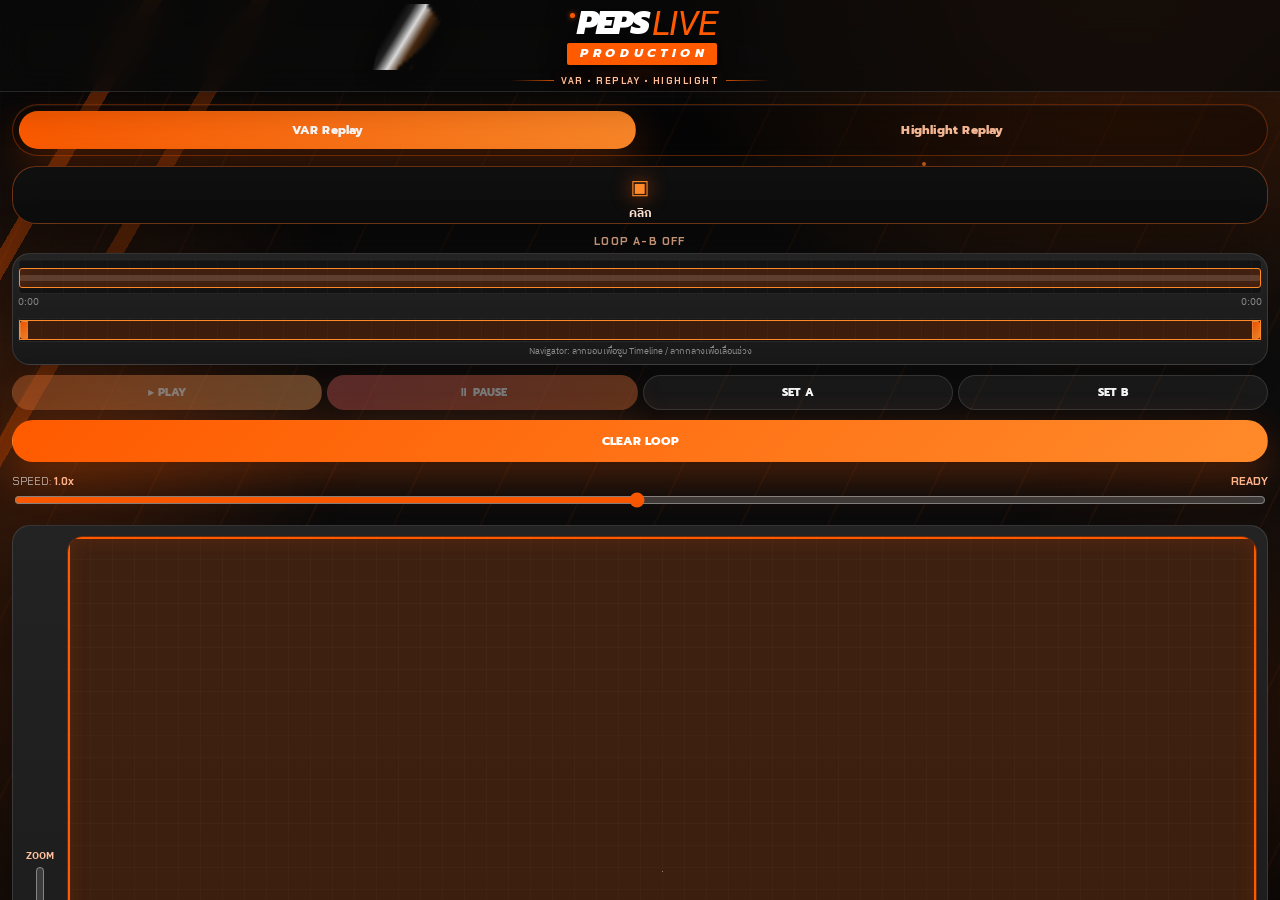
==== commit e339e045: "Improve VAR scrubbing and zoom controls" ====
--- a/index.html
+++ b/index.html
@@ -5,10 +5,11 @@
   <meta name="viewport" content="width=device-width, initial-scale=1" />
   <meta name="color-scheme" content="dark" />
   <title>Peps VAR Replay Studio</title>
+  <link rel="icon" href="data:image/svg+xml,%3Csvg xmlns=%22http://www.w3.org/2000/svg%22 viewBox=%220 0 64 64%22%3E%3Crect width=%2264%22 height=%2264%22 rx=%2212%22 fill=%22%2300aaff%22/%3E%3Ctext x=%2232%22 y=%2239%22 text-anchor=%22middle%22 font-size=%2222%22 font-family=%22Arial%22 font-weight=%22700%22 fill=%22%23000810%22%3EVAR%3C/text%3E%3C/svg%3E" />
   <link rel="preconnect" href="https://fonts.googleapis.com" />
   <link rel="preconnect" href="https://fonts.gstatic.com" crossorigin />
   <link href="https://fonts.googleapis.com/css2?family=Chakra+Petch:wght@500;600;700&family=IBM+Plex+Sans+Thai:wght@400;500;600;700&family=Prompt:wght@500;600;700;800;900&display=swap" rel="stylesheet" />
-  <link rel="stylesheet" href="assets/var-replay.css" />
+  <link rel="stylesheet" href="assets/var-replay.css?v=1.3.0" />
   <link rel="stylesheet" href="assets/pepslive-theme.css" />
   <link rel="stylesheet" href="assets/highlight-replay.css" />
   <link rel="stylesheet" href="assets/peps-brand-logo.css" />
@@ -41,7 +42,7 @@
       <div class="peps-brand-subline">VAR • REPLAY • HIGHLIGHT</div>
     </div>
     <div class="logo-header-main">OBS VAR REPLAY</div>
-    <div class="logo-header-sub">PEPS CONTROL CENTER V1.2</div>
+    <div class="logo-header-sub">PEPS CONTROL CENTER V1.3</div>
   </header>
 
   <main id="controlsUi" class="control-mode control-only" aria-label="VAR replay control panel">
@@ -120,6 +121,12 @@
         <div id="panFrame" class="pan-frame">
           <div id="panGrid" class="pan-grid"></div>
           <div id="panViewport" class="pan-viewport" tabindex="0" role="slider" aria-label="Drag viewport to pan"></div>
+        </div>
+        <div class="zoom-preset-row" aria-label="Quick zoom presets">
+          <button data-zoom-preset="1" class="active" type="button">1x</button>
+          <button data-zoom-preset="2" type="button">2x</button>
+          <button data-zoom-preset="5" type="button">5x</button>
+          <button data-zoom-preset="10" type="button">10x</button>
         </div>
         <button id="btnResetZoom" class="reset-zoom-btn" type="button">↺ Reset Zoom & Position</button>
       </div>
@@ -251,11 +258,11 @@
           <p>ออกแบบสำหรับเปิดเป็น Dock + Browser Source ใช้งานไวในสนามจริง</p>
         </div>
       </div>
-      <div class="version-note">Developed for PepsLive · V1.2</div>
+      <div class="version-note">Developed for PepsLive · V1.3</div>
     </div>
   </div>
 
-  <script src="assets/var-replay.js"></script>
+  <script src="assets/var-replay.js?v=1.3.0"></script>
   <script src="assets/highlight-replay.js"></script>
 </body>
 </html>
--- a/assets/var-replay.css
+++ b/assets/var-replay.css
@@ -351,13 +351,6 @@
   height: 82px;
   accent-color: var(--blue);
 }
-@supports (-webkit-appearance: slider-vertical) {
-  input[type=range].v-slider {
-    -webkit-appearance: slider-vertical;
-    writing-mode: initial;
-    direction: initial;
-  }
-}
 .pan-area-cont {
   flex: 1;
   display: flex;
@@ -376,6 +369,24 @@
   background-image: radial-gradient(#333 1px, transparent 1px);
   background-size: 10px 10px;
   touch-action: none;
+}
+.zoom-preset-row {
+  display: grid;
+  grid-template-columns: repeat(4, minmax(0, 1fr));
+  gap: 5px;
+}
+.zoom-preset-row button {
+  min-height: 26px;
+  padding: 5px 4px;
+  border: 1px solid var(--line-2);
+  background: #262626;
+  color: #cfcfcf;
+  font-size: 10px;
+}
+.zoom-preset-row button.active {
+  border-color: var(--blue);
+  background: var(--blue);
+  color: #00131d;
 }
 .pan-grid {
   position: absolute;
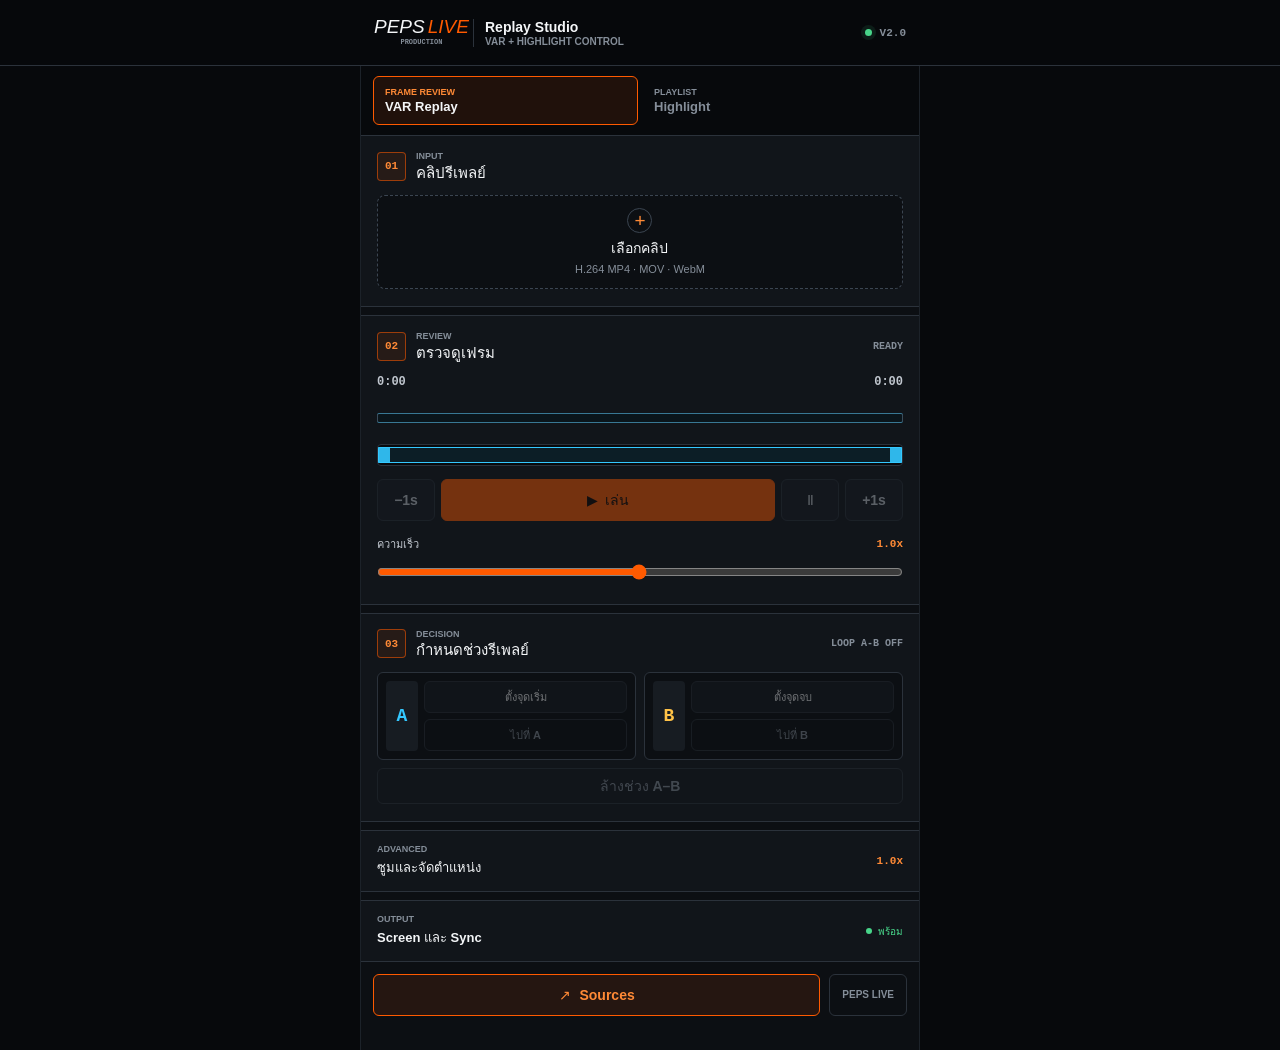
==== commit e6d74dd1: "Redesign replay studio and harden playback" ====
--- a/index.html
+++ b/index.html
@@ -4,265 +4,419 @@
   <meta charset="utf-8" />
   <meta name="viewport" content="width=device-width, initial-scale=1" />
   <meta name="color-scheme" content="dark" />
-  <title>Peps VAR Replay Studio</title>
-  <link rel="icon" href="data:image/svg+xml,%3Csvg xmlns=%22http://www.w3.org/2000/svg%22 viewBox=%220 0 64 64%22%3E%3Crect width=%2264%22 height=%2264%22 rx=%2212%22 fill=%22%2300aaff%22/%3E%3Ctext x=%2232%22 y=%2239%22 text-anchor=%22middle%22 font-size=%2222%22 font-family=%22Arial%22 font-weight=%22700%22 fill=%22%23000810%22%3EVAR%3C/text%3E%3C/svg%3E" />
-  <link rel="preconnect" href="https://fonts.googleapis.com" />
-  <link rel="preconnect" href="https://fonts.gstatic.com" crossorigin />
-  <link href="https://fonts.googleapis.com/css2?family=Chakra+Petch:wght@500;600;700&family=IBM+Plex+Sans+Thai:wght@400;500;600;700&family=Prompt:wght@500;600;700;800;900&display=swap" rel="stylesheet" />
-  <link rel="stylesheet" href="assets/var-replay.css?v=1.3.0" />
-  <link rel="stylesheet" href="assets/pepslive-theme.css" />
-  <link rel="stylesheet" href="assets/highlight-replay.css" />
-  <link rel="stylesheet" href="assets/peps-brand-logo.css" />
-  <link rel="stylesheet" href="assets/peps-brand-logo-fix.css" />
+  <title>PEPS Replay Studio</title>
+  <link rel="icon" href="data:image/svg+xml,%3Csvg xmlns=%22http://www.w3.org/2000/svg%22 viewBox=%220 0 64 64%22%3E%3Crect width=%2264%22 height=%2264%22 rx=%2210%22 fill=%22%23ff5a00%22/%3E%3Ctext x=%2232%22 y=%2239%22 text-anchor=%22middle%22 font-size=%2221%22 font-family=%22Arial%22 font-weight=%22700%22 fill=%22%2307090c%22%3EVAR%3C/text%3E%3C/svg%3E" />
+  <link rel="stylesheet" href="assets/var-replay.css?v=2.0.0" />
 </head>
 <body data-replay-mode="var">
-  <div class="bg-fx" aria-hidden="true">
-    <div class="grid-scan"></div>
-    <div class="speed-lines"></div>
-    <span class="particle"></span>
-    <span class="particle"></span>
-    <span class="particle"></span>
-    <span class="particle"></span>
-  </div>
-
-  <header class="app-header control-only" aria-label="Application header">
-    <div class="peps-brand-header" aria-label="PEPS LIVE PRODUCTION">
-      <div class="peps-brand-logo" role="img" aria-label="PEPS LIVE PRODUCTION">
-        <div class="peps-logo-box">
-          <div class="peps-logo-top">
-            <span class="peps-dot"></span>
-            <span class="peps-peps">PEPS</span>
-            <span class="peps-live">LIVE</span>
-          </div>
-          <div class="peps-logo-bottom">
-            <span>PRODUCTION</span>
-          </div>
+  <header class="studio-header control-only">
+    <div class="studio-header-inner">
+      <div class="brand-lockup">
+        <div class="brand-wordmark" role="img" aria-label="PEPS LIVE PRODUCTION">
+          <span class="brand-peps">PEPS</span>
+          <span class="brand-live">LIVE</span>
+          <small>PRODUCTION</small>
+        </div>
+        <div class="product-lockup">
+          <strong>Replay Studio</strong>
+          <span>VAR + Highlight Control</span>
         </div>
       </div>
-      <div class="peps-brand-subline">VAR • REPLAY • HIGHLIGHT</div>
+      <div class="header-state">
+        <span class="live-dot" aria-hidden="true"></span>
+        <span class="version-chip">V2.0</span>
+      </div>
     </div>
-    <div class="logo-header-main">OBS VAR REPLAY</div>
-    <div class="logo-header-sub">PEPS CONTROL CENTER V1.3</div>
   </header>
 
-  <main id="controlsUi" class="control-mode control-only" aria-label="VAR replay control panel">
+  <main id="controlsUi" class="control-mode control-only" aria-label="Replay control panel">
     <input id="fileInput" type="file" accept="video/*" hidden />
     <input id="highlightFileInput" type="file" accept="video/*" multiple hidden />
 
-    <nav class="replay-mode-tabs" aria-label="Replay mode selector">
-      <button id="tabVarReplay" class="replay-mode-tab active" type="button">VAR Replay</button>
-      <button id="tabHighlightReplay" class="replay-mode-tab" type="button">Highlight Replay</button>
+    <nav class="replay-mode-tabs" aria-label="โหมดรีเพลย์">
+      <button id="tabVarReplay" class="replay-mode-tab active" type="button">
+        <span class="tab-kicker">FRAME REVIEW</span>
+        <strong>VAR Replay</strong>
+      </button>
+      <button id="tabHighlightReplay" class="replay-mode-tab" type="button">
+        <span class="tab-kicker">PLAYLIST</span>
+        <strong>Highlight</strong>
+      </button>
     </nav>
 
-    <section id="dropZone" class="drop-zone var-panel" tabindex="0" role="button" aria-label="เลือกหรือลากไฟล์วิดีโอ">
-      <div class="drop-icon" aria-hidden="true">▣</div>
-      <b>คลิก</b> หรือ ลากไฟล์วิดีโอมาวางที่นี่<br />
-      <span id="dropText">รองรับทุกขนาดความยาวคลิป</span>
+    <div id="varWorkspace" class="workspace var-workspace">
+      <section class="workflow-section var-panel" aria-labelledby="clipStepTitle">
+        <div class="section-heading">
+          <span class="step-index">01</span>
+          <div>
+            <span class="section-kicker">INPUT</span>
+            <h2 id="clipStepTitle">คลิปรีเพลย์</h2>
+          </div>
+        </div>
+
+        <div id="dropZone" class="drop-zone" tabindex="0" role="button" aria-label="เลือกหรือลากไฟล์วิดีโอ">
+          <video id="controlVideo" class="control-video-engine" muted playsinline preload="metadata"></video>
+          <div class="drop-zone-content">
+            <span class="drop-icon" aria-hidden="true">+</span>
+            <strong id="dropTitle">เลือกคลิป</strong>
+            <span id="dropText">H.264 MP4 · MOV · WebM</span>
+          </div>
+        </div>
+      </section>
+
+      <section class="workflow-section var-panel" aria-labelledby="reviewStepTitle">
+        <div class="section-heading section-heading-split">
+          <div class="section-heading-main">
+            <span class="step-index">02</span>
+            <div>
+              <span class="section-kicker">REVIEW</span>
+              <h2 id="reviewStepTitle">ตรวจดูเฟรม</h2>
+            </div>
+          </div>
+          <span id="statusText" class="status-badge">READY</span>
+        </div>
+
+        <div class="timeline-wrapper" aria-label="Timeline controls">
+          <div class="time-readout">
+            <span id="currTime">0:00</span>
+            <span id="totalTime">0:00</span>
+          </div>
+
+          <div id="timelineBox" class="timeline-container">
+            <div class="track-bg"></div>
+            <div id="trackWindow" class="track-window"></div>
+            <div id="trackLoop" class="track-loop"></div>
+            <div id="trackFill" class="track-fill"></div>
+            <button id="markA" class="marker marker-a" type="button" aria-label="Marker A">
+              <span class="marker-head">A</span>
+            </button>
+            <button id="markB" class="marker marker-b" type="button" aria-label="Marker B">
+              <span class="marker-head">B</span>
+            </button>
+            <div id="clickLayer" class="click-layer" aria-hidden="true"></div>
+          </div>
+
+          <div id="navBox" class="navigator-container" aria-label="Timeline navigator">
+            <div id="navPlayhead" class="nav-playhead"></div>
+            <div id="navWindow" class="nav-window">
+              <button id="navHandleLeft" class="nav-handle left" type="button" aria-label="ขอบซ้ายของช่วง Timeline"></button>
+              <button id="navHandleRight" class="nav-handle right" type="button" aria-label="ขอบขวาของช่วง Timeline"></button>
+            </div>
+          </div>
+        </div>
+
+        <div class="transport-row" aria-label="Playback controls">
+          <button id="btnBack1" class="icon-command" type="button" title="ย้อนกลับ 1 วินาที">−1s</button>
+          <button id="btnPlay" class="primary-command" type="button"><span aria-hidden="true">▶</span> เล่น</button>
+          <button id="btnPause" class="icon-command" type="button" title="หยุดชั่วคราว"><span aria-hidden="true">Ⅱ</span></button>
+          <button id="btnForward1" class="icon-command" type="button" title="เดินหน้า 1 วินาที">+1s</button>
+        </div>
+
+        <div class="range-control">
+          <div class="range-control-head">
+            <label for="speedRange">ความเร็ว</label>
+            <strong id="speedVal">1.0x</strong>
+          </div>
+          <input id="speedRange" type="range" min="0.01" max="2.0" step="0.01" value="1.0" />
+        </div>
+      </section>
+
+      <section class="workflow-section var-panel" aria-labelledby="markStepTitle">
+        <div class="section-heading section-heading-split">
+          <div class="section-heading-main">
+            <span class="step-index">03</span>
+            <div>
+              <span class="section-kicker">DECISION</span>
+              <h2 id="markStepTitle">กำหนดช่วงรีเพลย์</h2>
+            </div>
+          </div>
+          <span id="loopStatus" class="loop-status">A–B OFF</span>
+        </div>
+
+        <div class="marker-action-grid">
+          <div class="marker-action marker-a-action">
+            <span class="marker-key">A</span>
+            <button id="btnSetA" class="marker-set" type="button">ตั้งจุดเริ่ม</button>
+            <button id="btnJumpA" class="marker-jump" type="button">ไปที่ A</button>
+          </div>
+          <div class="marker-action marker-b-action">
+            <span class="marker-key">B</span>
+            <button id="btnSetB" class="marker-set" type="button">ตั้งจุดจบ</button>
+            <button id="btnJumpB" class="marker-jump" type="button">ไปที่ B</button>
+          </div>
+        </div>
+        <button id="btnClearLoop" class="clear-loop-btn" type="button">ล้างช่วง A–B</button>
+      </section>
+
+      <details class="workflow-section advanced-panel var-panel">
+        <summary>
+          <span>
+            <span class="section-kicker">ADVANCED</span>
+            <strong>ซูมและจัดตำแหน่ง</strong>
+          </span>
+          <span id="zoomVal" class="summary-value">1.0x</span>
+        </summary>
+
+        <div class="advanced-content">
+          <div class="zoom-toolbar">
+            <label for="zoomRange">Zoom</label>
+            <input id="zoomRange" type="range" min="1.0" max="10.0" step="0.1" value="1.0" />
+          </div>
+
+          <div id="panFrame" class="pan-frame">
+            <div id="panGrid" class="pan-grid"></div>
+            <div id="panViewport" class="pan-viewport" tabindex="0" role="slider" aria-label="ลากเพื่อจัดตำแหน่งภาพ"></div>
+          </div>
+
+          <div class="zoom-preset-row" aria-label="ระดับซูมด่วน">
+            <button data-zoom-preset="1" class="active" type="button">1x</button>
+            <button data-zoom-preset="2" type="button">2x</button>
+            <button data-zoom-preset="5" type="button">5x</button>
+            <button data-zoom-preset="10" type="button">10x</button>
+          </div>
+          <button id="btnResetZoom" class="reset-zoom-btn" type="button">รีเซ็ตภาพ</button>
+        </div>
+      </details>
+    </div>
+
+    <section id="highlightPanel" class="workspace highlight-panel" aria-label="Highlight replay panel">
+      <section class="workflow-section" aria-labelledby="highlightInputTitle">
+        <div class="section-heading">
+          <span class="step-index">01</span>
+          <div>
+            <span class="section-kicker">PLAYLIST INPUT</span>
+            <h2 id="highlightInputTitle">คลิป Highlight</h2>
+          </div>
+        </div>
+        <div id="highlightDropZone" class="drop-zone highlight-drop" tabindex="0" role="button" aria-label="เลือกหรือลากคลิป Highlight หลายไฟล์">
+          <div class="drop-zone-content">
+            <span class="drop-icon" aria-hidden="true">+</span>
+            <strong>เพิ่มคลิป</strong>
+            <span>เลือกพร้อมกันได้หลายไฟล์</span>
+          </div>
+        </div>
+      </section>
+
+      <section class="workflow-section" aria-labelledby="highlightPlaybackTitle">
+        <div class="section-heading section-heading-split">
+          <div class="section-heading-main">
+            <span class="step-index">02</span>
+            <div>
+              <span class="section-kicker">NOW PLAYING</span>
+              <h2 id="highlightPlaybackTitle">ควบคุมการเล่น</h2>
+            </div>
+          </div>
+          <span class="clip-count"><strong id="highlightClipCount">0</strong> CLIPS</span>
+        </div>
+
+        <div class="now-playing-strip">
+          <div>
+            <span>กำลังเล่น</span>
+            <strong id="highlightNowPlaying">ยังไม่มีคลิป</strong>
+          </div>
+          <div>
+            <span>ถัดไป</span>
+            <strong id="highlightNextClip">–</strong>
+          </div>
+        </div>
+
+        <div class="highlight-transport" aria-label="Highlight playback controls">
+          <button id="highlightPrev" class="icon-command" type="button" title="คลิปก่อนหน้า">←</button>
+          <button id="highlightPlay" class="primary-command" type="button"><span aria-hidden="true">▶</span> เล่น</button>
+          <button id="highlightPause" class="icon-command" type="button" title="หยุดชั่วคราว"><span aria-hidden="true">Ⅱ</span></button>
+          <button id="highlightNext" class="icon-command" type="button" title="คลิปถัดไป">→</button>
+          <button id="highlightRestart" class="icon-command" type="button" title="เริ่มคลิปใหม่">↺</button>
+        </div>
+      </section>
+
+      <section class="workflow-section" aria-labelledby="playlistTitle">
+        <div class="section-heading section-heading-split">
+          <div class="section-heading-main">
+            <span class="step-index">03</span>
+            <div>
+              <span class="section-kicker">QUEUE</span>
+              <h2 id="playlistTitle">ลำดับคลิป</h2>
+            </div>
+          </div>
+          <button id="highlightClear" class="text-danger" type="button">ล้างทั้งหมด</button>
+        </div>
+        <div id="highlightPlaylist" class="highlight-playlist">
+          <div class="highlight-empty">ยังไม่มีคลิปใน Playlist</div>
+        </div>
+      </section>
+
+      <details class="workflow-section advanced-panel highlight-options">
+        <summary>
+          <span>
+            <span class="section-kicker">PLAYBACK OPTIONS</span>
+            <strong>รูปแบบการเล่น</strong>
+          </span>
+          <span class="summary-value">ตั้งค่า</span>
+        </summary>
+        <div class="advanced-content">
+          <div class="segmented-control" aria-label="ลำดับการเล่น">
+            <button id="highlightSequential" class="active" type="button">ตามลำดับ</button>
+            <button id="highlightRandom" type="button">สุ่ม</button>
+          </div>
+
+          <label class="switch-row">
+            <span>
+              <strong>วน Playlist</strong>
+              <small>เล่นต่อเนื่องเมื่อถึงคลิปสุดท้าย</small>
+            </span>
+            <input id="highlightLoop" type="checkbox" checked />
+          </label>
+
+          <div class="range-control">
+            <div class="range-control-head">
+              <label for="highlightSpeedRange">ความเร็ว Highlight</label>
+              <strong id="highlightSpeedLabel">1.0x</strong>
+            </div>
+            <input id="highlightSpeedRange" type="range" min="0.25" max="2.0" step="0.05" value="1.0" />
+            <div class="highlight-speed-presets">
+              <button data-highlight-speed="0.5" type="button">0.5x</button>
+              <button data-highlight-speed="0.75" type="button">0.75x</button>
+              <button data-highlight-speed="1" class="active" type="button">1.0x</button>
+              <button data-highlight-speed="1.5" type="button">1.5x</button>
+            </div>
+          </div>
+
+          <div class="transition-control">
+            <div class="range-control-head">
+              <span>Transition</span>
+              <strong id="highlightTransitionLabel">Fade</strong>
+            </div>
+            <div id="highlightTransitionGrid" class="highlight-transition-grid">
+              <button type="button" data-highlight-transition="fade" class="active">Fade</button>
+              <button type="button" data-highlight-transition="slide-left">Slide L</button>
+              <button type="button" data-highlight-transition="slide-right">Slide R</button>
+              <button type="button" data-highlight-transition="zoom-pop">Zoom Pop</button>
+              <button type="button" data-highlight-transition="flash-cut">Flash</button>
+              <button type="button" data-highlight-transition="blur-sweep">Blur</button>
+            </div>
+            <div class="range-control-head duration-head">
+              <label for="highlightTransitionDurationRange">ระยะเวลา</label>
+              <strong id="highlightTransitionDurationLabel">1.0s</strong>
+            </div>
+            <input id="highlightTransitionDurationRange" type="range" min="0.5" max="5" step="0.1" value="1" />
+          </div>
+        </div>
+      </details>
+
+      <video id="highlightVideo" class="highlight-video-engine" muted playsinline preload="metadata"></video>
     </section>
 
-    <div id="loopStatus" class="loop-status var-panel">LOOP A-B OFF</div>
-
-    <section class="timeline-wrapper var-panel" aria-label="Timeline controls">
-      <div id="timelineBox" class="timeline-container">
-        <div class="track-bg"></div>
-        <div id="trackWindow" class="track-window"></div>
-        <div id="trackLoop" class="track-loop"></div>
-        <div id="trackFill" class="track-fill"></div>
-
-        <button id="markA" class="marker marker-a" type="button" aria-label="Marker A">
-          <span class="marker-head">A</span>
-        </button>
-        <button id="markB" class="marker marker-b" type="button" aria-label="Marker B">
-          <span class="marker-head">B</span>
-        </button>
-        <div id="clickLayer" class="click-layer" aria-hidden="true"></div>
+    <details class="output-settings">
+      <summary>
+        <span>
+          <span class="section-kicker">OUTPUT</span>
+          <strong>Screen และ Sync</strong>
+        </span>
+        <span class="output-ready"><span aria-hidden="true"></span>พร้อม</span>
+      </summary>
+      <div class="output-settings-content">
+        <label class="switch-row">
+          <span><strong>เสียงที่ Screen</strong><small>เปิดเสียงใน OBS Browser Source</small></span>
+          <input id="screenAudio" type="checkbox" />
+        </label>
+        <label class="switch-row">
+          <span><strong>สถานะบน Screen</strong><small>แสดงข้อความโหลดและการเชื่อมต่อ</small></span>
+          <input id="showStatus" type="checkbox" checked />
+        </label>
+        <label class="switch-row">
+          <span><strong>Auto Sync</strong><small>รักษาเวลา Control และ Screen ให้ตรงกัน</small></span>
+          <input id="autoSync" type="checkbox" checked />
+        </label>
       </div>
-
-      <div class="time-readout">
-        <span id="currTime">0:00</span>
-        <span id="totalTime">0:00</span>
-      </div>
-
-      <div id="navBox" class="navigator-container" aria-label="Timeline navigator">
-        <div id="navPlayhead" class="nav-playhead"></div>
-        <div id="navWindow" class="nav-window">
-          <button id="navHandleLeft" class="nav-handle left" type="button" aria-label="Navigator start"></button>
-          <button id="navHandleRight" class="nav-handle right" type="button" aria-label="Navigator end"></button>
-        </div>
-      </div>
-      <div class="navigator-caption">Navigator: ลากขอบเพื่อซูม Timeline / ลากกลางเพื่อเลื่อนช่วง</div>
-    </section>
-
-    <section class="btn-grid var-panel" aria-label="Playback buttons">
-      <button id="btnPlay" class="btn-play" type="button">▶ PLAY</button>
-      <button id="btnPause" class="btn-pause" type="button">⏸ PAUSE</button>
-      <button id="btnSetA" type="button">SET A</button>
-      <button id="btnSetB" type="button">SET B</button>
-    </section>
-
-    <button id="btnClearLoop" class="clear-loop-btn var-panel" type="button">CLEAR LOOP</button>
-
-    <section class="slider-row speed-row var-panel" aria-label="Speed control">
-      <div class="slider-label-line">
-        <span>SPEED: <strong id="speedVal">1.0x</strong></span>
-        <span id="statusText">READY</span>
-      </div>
-      <input id="speedRange" type="range" min="0.01" max="2.0" step="0.01" value="1.0" />
-    </section>
-
-    <section class="pan-control-wrapper var-panel" aria-label="Pan and zoom control">
-      <div class="v-slider-cont">
-        <span>ZOOM</span>
-        <input id="zoomRange" class="v-slider" type="range" min="1.0" max="10.0" step="0.1" value="1.0" orient="vertical" />
-        <strong id="zoomVal">1.0x</strong>
-      </div>
-
-      <div class="pan-area-cont">
-        <div id="panFrame" class="pan-frame">
-          <div id="panGrid" class="pan-grid"></div>
-          <div id="panViewport" class="pan-viewport" tabindex="0" role="slider" aria-label="Drag viewport to pan"></div>
-        </div>
-        <div class="zoom-preset-row" aria-label="Quick zoom presets">
-          <button data-zoom-preset="1" class="active" type="button">1x</button>
-          <button data-zoom-preset="2" type="button">2x</button>
-          <button data-zoom-preset="5" type="button">5x</button>
-          <button data-zoom-preset="10" type="button">10x</button>
-        </div>
-        <button id="btnResetZoom" class="reset-zoom-btn" type="button">↺ Reset Zoom & Position</button>
-      </div>
-    </section>
-
-    <section class="utility-panel var-panel" aria-label="Utility commands">
-      <button id="btnJumpA" type="button">Jump A</button>
-      <button id="btnJumpB" type="button">Jump B</button>
-      <button id="btnBack1" type="button">−1s</button>
-      <button id="btnForward1" type="button">+1s</button>
-    </section>
-
-    <section id="highlightPanel" class="highlight-panel" aria-label="Highlight replay panel">
-      <section id="highlightDropZone" class="highlight-card highlight-drop" tabindex="0" role="button" aria-label="เลือกหรือลากไฟล์ไฮไลท์หลายไฟล์">
-        <div>
-          <strong>ลากคลิป Highlight หลายไฟล์มาวางที่นี่</strong>
-          <span>รองรับ MP4 / MOV / WebM • เล่นเรียงหรือสุ่มและวนได้ไม่สิ้นสุด</span>
-        </div>
-      </section>
-
-      <section class="highlight-card highlight-status-grid">
-        <div class="highlight-mini-box wide">
-          <span>Now Playing</span>
-          <strong id="highlightNowPlaying">ยังไม่มีคลิป</strong>
-        </div>
-        <div class="highlight-mini-box">
-          <span>Clips</span>
-          <strong id="highlightClipCount">0</strong>
-        </div>
-        <div class="highlight-mini-box">
-          <span>Next</span>
-          <strong id="highlightNextClip">-</strong>
-        </div>
-      </section>
-
-      <section class="highlight-card highlight-controls" aria-label="Highlight playback controls">
-        <button id="highlightPlay" class="primary" type="button">▶ PLAY</button>
-        <button id="highlightPause" type="button">⏸ PAUSE</button>
-        <button id="highlightRestart" type="button">↺ RESTART</button>
-        <button id="highlightPrev" type="button">PREV</button>
-        <button id="highlightNext" type="button">NEXT</button>
-        <button id="highlightClear" class="danger" type="button">CLEAR</button>
-      </section>
-
-      <section class="highlight-card">
-        <div class="highlight-toggle-row">
-          <button id="highlightSequential" class="active" type="button">Sequential</button>
-          <button id="highlightRandom" type="button">Random</button>
-        </div>
-        <label class="highlight-loop-line">
-          <input id="highlightLoop" type="checkbox" checked />
-          Loop Playlist ไม่สิ้นสุด
-        </label>
-      </section>
-
-      <section class="highlight-card">
-        <div class="highlight-speed-head">
-          <span>HIGHLIGHT SPEED</span>
-          <strong id="highlightSpeedLabel">1.0x</strong>
-        </div>
-        <input id="highlightSpeedRange" type="range" min="0.25" max="2.0" step="0.05" value="1.0" />
-        <div class="highlight-speed-presets">
-          <button data-highlight-speed="0.5" type="button">0.5x</button>
-          <button data-highlight-speed="0.75" type="button">0.75x</button>
-          <button data-highlight-speed="1" class="active" type="button">1.0x</button>
-          <button data-highlight-speed="1.5" type="button">1.5x</button>
-        </div>
-      </section>
-
-      <section class="highlight-card">
-        <div id="highlightPlaylist" class="highlight-playlist">
-          <div class="highlight-empty">ยังไม่มี Playlist — ลากคลิปหลายไฟล์เข้ามาได้เลย</div>
-        </div>
-      </section>
-
-      <video id="highlightVideo" muted playsinline preload="metadata" hidden></video>
-    </section>
-
-    <section class="toggle-panel" aria-label="Screen options">
-      <label><input id="screenAudio" type="checkbox" /> ส่งเสียงไปที่ Screen</label>
-      <label><input id="showStatus" type="checkbox" checked /> แสดงสถานะบน Screen</label>
-      <label><input id="autoSync" type="checkbox" checked /> Sync อัตโนมัติ</label>
-    </section>
-
-    <section class="menu-bar" aria-label="Menu buttons">
-      <button id="btnOpenLinks" class="btn-outline" type="button">Get Link</button>
-      <button id="btnOpenSponsor" class="btn-outline sponsor" type="button">Sponsor</button>
-    </section>
+    </details>
+
+    <footer class="action-footer">
+      <button id="btnOpenLinks" class="sources-command" type="button">
+        <span aria-hidden="true">↗</span>
+        Sources
+      </button>
+      <a class="support-link" href="https://heylink.me/pepslive/" target="_blank" rel="noopener">PEPS LIVE</a>
+    </footer>
   </main>
 
   <main id="screenView" class="screen-mode screen-only" aria-label="OBS screen output">
     <div id="videoWrapper" class="video-wrapper">
-      <video id="mainVideo" muted playsinline></video>
+      <video id="mainVideo" class="screen-video-buffer active" muted playsinline></video>
+      <video id="mainVideoAlt" class="screen-video-buffer" muted playsinline></video>
       <div id="screenStatus" class="screen-status">Waiting for Control…</div>
     </div>
   </main>
 
   <div id="modalLinks" class="modal-overlay" role="dialog" aria-modal="true" aria-labelledby="linkTitle">
-    <div class="modal">
-      <button class="modal-close" id="btnCloseLinks" type="button" aria-label="Close">×</button>
-      <h2 id="linkTitle">Graphic Link (Screen)</h2>
-      <p>สำหรับใส่ใน OBS Browser Source</p>
-      <div class="copy-group">
-        <input id="linkInputScreen" class="copy-input" type="text" readonly />
-        <button id="btnCopyScreen" type="button">Copy</button>
+    <div class="modal link-modal">
+      <div class="modal-heading">
+        <div>
+          <span class="section-kicker">OBS SETUP</span>
+          <h2 id="linkTitle">Sources</h2>
+        </div>
+        <button class="modal-close" id="btnCloseLinks" type="button" aria-label="ปิด">×</button>
       </div>
-      <div id="copyMsg" class="copy-msg">Copied!</div>
-      <hr />
-      <p>Control Link สำหรับเปิดเป็น OBS Custom Browser Dock</p>
-      <div class="copy-group">
-        <input id="linkInputControl" class="copy-input" type="text" readonly />
-        <button id="btnCopyControl" type="button">Copy</button>
+
+      <div class="source-list">
+        <section class="source-row">
+          <div class="source-row-heading">
+            <span class="source-index">01</span>
+            <div><strong>Control Dock</strong><small>Custom Browser Dock</small></div>
+          </div>
+          <div class="copy-group">
+            <input id="linkInputControl" class="copy-input" type="text" readonly />
+            <button id="btnCopyControl" type="button">Copy URL</button>
+          </div>
+          <details class="source-setup">
+            <summary>Source Setup</summary>
+            <div class="copy-group source-copy-group">
+              <textarea id="sourceInputControl" class="copy-input source-input" readonly></textarea>
+              <button id="btnCopyControlSource" type="button">Copy Setup</button>
+            </div>
+          </details>
+        </section>
+
+        <section class="source-row">
+          <div class="source-row-heading">
+            <span class="source-index">02</span>
+            <div><strong>VAR Screen</strong><small>Browser Source</small></div>
+          </div>
+          <div class="copy-group">
+            <input id="linkInputScreen" class="copy-input" type="text" readonly />
+            <button id="btnCopyScreen" type="button">Copy URL</button>
+          </div>
+          <details class="source-setup">
+            <summary>Source Setup</summary>
+            <div class="copy-group source-copy-group">
+              <textarea id="sourceInputScreen" class="copy-input source-input" readonly></textarea>
+              <button id="btnCopyScreenSource" type="button">Copy Setup</button>
+            </div>
+          </details>
+        </section>
+
+        <section class="source-row">
+          <div class="source-row-heading">
+            <span class="source-index">03</span>
+            <div><strong>Highlight Screen</strong><small>Browser Source</small></div>
+          </div>
+          <div class="copy-group">
+            <input id="linkInputHighlight" class="copy-input" type="text" readonly />
+            <button id="btnCopyHighlight" type="button">Copy URL</button>
+          </div>
+          <details class="source-setup">
+            <summary>Source Setup</summary>
+            <div class="copy-group source-copy-group">
+              <textarea id="sourceInputHighlight" class="copy-input source-input" readonly></textarea>
+              <button id="btnCopyHighlightSource" type="button">Copy Setup</button>
+            </div>
+          </details>
+        </section>
       </div>
+      <div id="copyMsg" class="copy-msg" role="status">Copied</div>
     </div>
   </div>
 
-  <div id="modalSponsor" class="modal-overlay" role="dialog" aria-modal="true" aria-labelledby="sponsorTitle">
-    <div class="modal">
-      <button class="modal-close" id="btnCloseSponsor" type="button" aria-label="Close">×</button>
-      <h2 id="sponsorTitle" class="sponsor-title">Support PepsLive</h2>
-      <div class="sponsor-grid">
-        <div class="sponsor-item">
-          <strong>PepsLive / Pepsproduction</strong>
-          <p>เครื่องมือฟรีสำหรับสายไลฟ์กีฬา OBS Dock UI, Scoreboard, Tournament และ Replay Workflow</p>
-          <a class="sponsor-link" href="https://heylink.me/pepslive/" target="_blank" rel="noopener">heylink.me/pepslive</a>
-        </div>
-        <div class="sponsor-item dark">
-          <strong>VAR Replay Studio</strong>
-          <p>ออกแบบสำหรับเปิดเป็น Dock + Browser Source ใช้งานไวในสนามจริง</p>
-        </div>
-      </div>
-      <div class="version-note">Developed for PepsLive · V1.3</div>
-    </div>
-  </div>
-
-  <script src="assets/var-replay.js?v=1.3.0"></script>
-  <script src="assets/highlight-replay.js"></script>
+  <script src="assets/var-replay.js?v=2.0.0"></script>
+  <script src="assets/highlight-replay.js?v=2.0.0"></script>
 </body>
 </html>
--- a/assets/var-replay.css
+++ b/assets/var-replay.css
@@ -1,676 +1,1485 @@
 :root {
-  --bg: #000;
-  --panel: #1e1e1e;
-  --panel-2: #252525;
-  --panel-3: #2b2b2b;
-  --panel-4: #333;
-  --line: #333;
-  --line-2: #444;
-  --muted: #888;
-  --muted-2: #666;
-  --text: #fff;
-  --blue: #00aaff;
-  --blue-dim: rgba(0, 170, 255, 0.18);
-  --yellow: #ffca28;
-  --red: #ff3333;
-  --red-soft: #ffaaaa;
-  --green: #44aa44;
-  --orange: #ff8a1c;
-  --shadow: 0 10px 30px rgba(0, 0, 0, 0.55);
-  --font: "Segoe UI", Tahoma, Arial, sans-serif;
-}
-
-* { box-sizing: border-box; }
-html, body { width: 100%; height: 100%; margin: 0; }
+  color-scheme: dark;
+  --bg: #07090c;
+  --bg-elevated: #0c0f13;
+  --surface: #11151a;
+  --surface-strong: #171c22;
+  --surface-hover: #1d232b;
+  --line: #2b323b;
+  --line-strong: #3b4551;
+  --text: #f4f6f8;
+  --text-soft: #c1c7cf;
+  --muted: #858e99;
+  --orange: #ff5a00;
+  --orange-soft: #ff8a36;
+  --cyan: #34c8ff;
+  --green: #48d58a;
+  --yellow: #ffc247;
+  --red: #ff6568;
+  --focus: #9edfff;
+  --header-height: 66px;
+  --dock-width: 560px;
+  --radius: 6px;
+  font-family: "Segoe UI", "Noto Sans Thai", Tahoma, Arial, sans-serif;
+  font-synthesis: none;
+}
+
+* {
+  box-sizing: border-box;
+}
+
+html,
 body {
+  min-height: 100%;
   margin: 0;
+}
+
+body {
   background: var(--bg);
   color: var(--text);
-  font-family: var(--font);
+  font-size: 14px;
+  letter-spacing: 0;
+}
+
+button,
+input,
+textarea {
+  color: inherit;
+  font: inherit;
+  letter-spacing: 0;
+}
+
+button,
+summary,
+[role="button"] {
+  -webkit-tap-highlight-color: transparent;
+}
+
+button {
+  min-width: 0;
+  border: 1px solid var(--line);
+  border-radius: var(--radius);
+  background: var(--surface-strong);
+  color: var(--text);
+  cursor: pointer;
+  font-weight: 700;
+  transition:
+    background-color 140ms ease,
+    border-color 140ms ease,
+    color 140ms ease,
+    transform 140ms ease;
+}
+
+button:hover {
+  border-color: var(--line-strong);
+  background: var(--surface-hover);
+}
+
+button:active {
+  transform: translateY(1px);
+}
+
+button:disabled {
+  opacity: 0.42;
+  cursor: not-allowed;
+  transform: none;
+}
+
+button:focus-visible,
+input:focus-visible,
+textarea:focus-visible,
+summary:focus-visible,
+[role="button"]:focus-visible {
+  outline: 2px solid var(--focus);
+  outline-offset: 2px;
+}
+
+h1,
+h2,
+h3,
+p {
+  margin: 0;
+}
+
+.screen-only {
+  display: none;
+}
+
+body.is-screen {
   overflow: hidden;
-}
-button, input { font: inherit; }
-button {
-  padding: 8px;
-  border: none;
+  background: #000;
+}
+
+body.is-screen .control-only {
+  display: none !important;
+}
+
+body.is-screen .screen-only {
+  display: block;
+}
+
+.studio-header {
+  position: sticky;
+  z-index: 30;
+  top: 0;
+  height: var(--header-height);
+  border-bottom: 1px solid var(--line);
+  background: rgba(7, 9, 12, 0.96);
+}
+
+.studio-header-inner {
+  display: flex;
+  align-items: center;
+  justify-content: space-between;
+  width: min(100%, var(--dock-width));
+  height: 100%;
+  margin: 0 auto;
+  padding: 0 14px;
+}
+
+.brand-lockup,
+.header-state,
+.section-heading,
+.section-heading-main,
+.range-control-head,
+.modal-heading,
+.source-row-heading {
+  display: flex;
+  align-items: center;
+}
+
+.brand-lockup {
+  min-width: 0;
+  gap: 11px;
+}
+
+.brand-wordmark {
+  display: grid;
+  grid-template-columns: auto auto;
+  grid-template-rows: auto auto;
+  align-items: end;
+  width: 88px;
+  line-height: 0.86;
+}
+
+.brand-peps,
+.brand-live {
+  font-family: Impact, "Arial Black", sans-serif;
+  font-size: 19px;
+  font-style: italic;
+}
+
+.brand-peps {
+  color: var(--text);
+}
+
+.brand-live {
+  margin-left: 3px;
+  color: var(--orange);
+}
+
+.brand-wordmark small {
+  grid-column: 1 / -1;
+  margin-top: 4px;
+  color: var(--muted);
+  font-family: "Consolas", "Cascadia Mono", monospace;
+  font-size: 7px;
+  font-weight: 800;
+  line-height: 1;
+  text-align: center;
+}
+
+.product-lockup {
+  min-width: 0;
+  padding-left: 11px;
+  border-left: 1px solid var(--line);
+}
+
+.product-lockup strong,
+.product-lockup span {
+  display: block;
+  overflow: hidden;
+  white-space: nowrap;
+  text-overflow: ellipsis;
+}
+
+.product-lockup strong {
+  font-size: 14px;
+}
+
+.product-lockup span {
+  margin-top: 1px;
+  color: var(--muted);
+  font-size: 10px;
+  font-weight: 700;
+  text-transform: uppercase;
+}
+
+.header-state {
+  flex: none;
+  gap: 8px;
+}
+
+.live-dot {
+  width: 7px;
+  height: 7px;
+  border-radius: 50%;
+  background: var(--green);
+  box-shadow: 0 0 0 4px rgba(72, 213, 138, 0.1);
+}
+
+.version-chip,
+.status-badge,
+.loop-status,
+.clip-count,
+.summary-value,
+.source-index {
+  font-family: "Consolas", "Cascadia Mono", monospace;
+  font-weight: 700;
+}
+
+.version-chip {
+  color: var(--muted);
+  font-size: 11px;
+}
+
+.control-mode {
+  width: min(100%, var(--dock-width));
+  min-height: calc(100vh - var(--header-height));
+  margin: 0 auto;
+  padding-bottom: 22px;
+  border-inline: 1px solid rgba(43, 50, 59, 0.55);
+  background: var(--bg-elevated);
+}
+
+.replay-mode-tabs {
+  display: grid;
+  grid-template-columns: repeat(2, minmax(0, 1fr));
+  gap: 4px;
+  padding: 10px 12px;
+  border-bottom: 1px solid var(--line);
+  background: var(--bg);
+}
+
+.replay-mode-tab {
+  display: flex;
+  min-height: 49px;
+  flex-direction: column;
+  align-items: flex-start;
+  justify-content: center;
+  padding: 7px 11px;
+  border-color: transparent;
+  background: transparent;
+  color: var(--muted);
+  text-align: left;
+}
+
+.replay-mode-tab:hover {
+  border-color: var(--line);
+}
+
+.replay-mode-tab.active {
+  border-color: var(--orange);
+  background: rgba(255, 90, 0, 0.1);
+  color: var(--text);
+}
+
+.tab-kicker,
+.section-kicker {
+  display: block;
+  color: var(--muted);
+  font-size: 9px;
+  font-weight: 800;
+  line-height: 1.2;
+  text-transform: uppercase;
+}
+
+.replay-mode-tab.active .tab-kicker {
+  color: var(--orange-soft);
+}
+
+.replay-mode-tab strong {
+  margin-top: 2px;
+  font-size: 13px;
+}
+
+.workspace {
+  display: block;
+}
+
+.highlight-panel {
+  display: none;
+}
+
+body[data-replay-mode="highlight"] .var-workspace {
+  display: none;
+}
+
+body[data-replay-mode="highlight"] .highlight-panel {
+  display: block;
+}
+
+.workflow-section {
+  position: relative;
+  padding: 15px 16px 17px;
+  border: 0;
+  border-bottom: 1px solid var(--line);
+  background: var(--surface);
+}
+
+.workflow-section + .workflow-section {
+  margin-top: 8px;
+  border-top: 1px solid var(--line);
+}
+
+.section-heading {
+  gap: 10px;
+  margin-bottom: 13px;
+}
+
+.section-heading-split {
+  justify-content: space-between;
+}
+
+.section-heading-main {
+  min-width: 0;
+  gap: 10px;
+}
+
+.section-heading h2 {
+  margin-top: 2px;
+  font-size: 15px;
+  line-height: 1.2;
+}
+
+.step-index {
+  display: grid;
+  width: 29px;
+  height: 29px;
+  flex: none;
+  place-items: center;
+  border: 1px solid rgba(255, 90, 0, 0.55);
   border-radius: 4px;
+  background: rgba(255, 90, 0, 0.09);
+  color: var(--orange-soft);
+  font-family: "Consolas", "Cascadia Mono", monospace;
+  font-size: 11px;
   font-weight: 800;
+}
+
+.status-badge,
+.loop-status,
+.clip-count {
+  flex: none;
+  color: var(--muted);
+  font-size: 10px;
+}
+
+.status-badge {
+  max-width: 45%;
+  overflow: hidden;
+  text-overflow: ellipsis;
+  white-space: nowrap;
+}
+
+.loop-status.active {
+  color: var(--green);
+}
+
+.drop-zone {
+  position: relative;
+  display: grid;
+  min-height: 94px;
+  overflow: hidden;
+  place-items: center;
+  border: 1px dashed var(--line-strong);
+  border-radius: 8px;
+  background: var(--bg-elevated);
   cursor: pointer;
-  background: #444;
-  color: #fff;
+}
+
+.drop-zone:hover,
+.drop-zone.drag-over {
+  border-color: var(--orange);
+  background: rgba(255, 90, 0, 0.07);
+}
+
+.drop-zone.loading {
+  border-color: var(--yellow);
+}
+
+.drop-zone.ready {
+  border-style: solid;
+  border-color: rgba(72, 213, 138, 0.65);
+}
+
+.drop-zone-content {
+  position: relative;
+  z-index: 2;
+  display: grid;
+  justify-items: center;
+  gap: 4px;
+  padding: 12px;
+  text-align: center;
+}
+
+.drop-zone-content strong {
+  max-width: 100%;
+  overflow: hidden;
+  font-size: 14px;
+  text-overflow: ellipsis;
+  white-space: nowrap;
+}
+
+.drop-zone-content > span:last-child {
+  color: var(--muted);
   font-size: 11px;
-  transition: filter 0.18s ease, transform 0.12s ease, background 0.18s ease, border-color 0.18s ease;
-  user-select: none;
-}
-button:hover { filter: brightness(1.2); }
-button:active { transform: translateY(1px); }
-button:disabled { cursor: not-allowed; opacity: 0.45; filter: grayscale(0.4); }
-
-.app-header {
-  padding: 10px 10px 5px;
+}
+
+.drop-icon {
+  display: grid;
+  width: 25px;
+  height: 25px;
+  place-items: center;
+  border: 1px solid var(--line-strong);
+  border-radius: 50%;
+  color: var(--orange-soft);
+  font-size: 19px;
+  font-weight: 400;
+  line-height: 1;
+}
+
+.control-video-engine {
+  position: absolute;
+  inset: 0;
+  z-index: 0;
+  width: 100%;
+  height: 100%;
+  opacity: 0.001;
+  object-fit: cover;
+  pointer-events: none;
+}
+
+.time-readout {
   display: flex;
-  flex-direction: column;
-  align-items: center;
-  justify-content: center;
-  background: #151515;
-  border-bottom: 1px solid var(--line);
-}
-.logo-header-main {
-  font-size: 1.5rem;
-  font-weight: 950;
-  font-style: italic;
-  letter-spacing: -1px;
-  line-height: 1;
-  background: linear-gradient(#fff, #999);
-  -webkit-background-clip: text;
-  background-clip: text;
-  -webkit-text-fill-color: transparent;
-  user-select: none;
-}
-.logo-header-sub {
-  font-size: 0.6rem;
-  font-weight: 800;
-  letter-spacing: 2px;
-  color: var(--muted-2);
-  text-transform: uppercase;
-  margin-top: -2px;
-  user-select: none;
-}
-
-.control-mode {
-  background: var(--panel);
-  padding: 10px;
-  display: flex;
-  flex-direction: column;
-  gap: 0;
-  height: calc(100vh - 51px);
-  box-sizing: border-box;
-  overflow-y: auto;
-  scrollbar-color: #555 #1b1b1b;
-}
-.control-mode::-webkit-scrollbar { width: 8px; }
-.control-mode::-webkit-scrollbar-thumb { background: #555; border-radius: 10px; }
-.control-mode::-webkit-scrollbar-track { background: #1b1b1b; }
-
-.drop-zone {
-  border: 2px dashed #555;
-  background: var(--panel-3);
-  padding: 15px;
-  text-align: center;
-  border-radius: 8px;
-  margin-bottom: 10px;
-  cursor: pointer;
-  color: #aaa;
+  justify-content: space-between;
+  margin-bottom: 7px;
+  color: var(--text-soft);
+  font-family: "Consolas", "Cascadia Mono", monospace;
   font-size: 12px;
-  transition: 0.2s;
-  position: relative;
-  outline: none;
-}
-.drop-zone:hover,
-.drop-zone.drag-over,
-.drop-zone:focus-visible {
-  border-color: var(--blue);
-  background: #333;
-  color: #fff;
-}
-.drop-icon {
-  font-size: 20px;
-  color: var(--blue);
-  line-height: 1.15;
-  margin-bottom: 2px;
-}
-.drop-zone.ready { border-color: var(--green); color: #d6ffd6; }
-.drop-zone.loading { border-color: var(--yellow); color: var(--yellow); }
-#dropText { font-size: 10px; color: var(--muted-2); }
-
-.loop-status {
-  color: #777;
-  font-weight: 900;
-  font-size: 11px;
-  display: block;
-  text-align: center;
-  margin: 0 0 5px;
-  min-height: 14px;
-}
-.loop-status.active {
-  color: var(--red-soft);
-  animation: blink 1s infinite;
-  text-shadow: 0 0 8px rgba(255, 51, 51, 0.6);
-}
-@keyframes blink { 50% { opacity: 0.5; } }
-
-.timeline-wrapper {
-  margin-bottom: 10px;
-  background: var(--panel-2);
-  padding: 5px;
-  border-radius: 5px;
-  border: 1px solid var(--line);
-}
+  font-weight: 700;
+}
+
 .timeline-container {
   position: relative;
-  height: 35px;
-  margin-bottom: 5px;
+  height: 44px;
+  touch-action: none;
   user-select: none;
-  overflow: hidden;
-  background: #1a1a1a;
-  border-radius: 4px;
-  touch-action: none;
-}
+}
+
 .track-bg,
 .track-window,
 .track-loop,
 .track-fill {
   position: absolute;
-  top: 15px;
-  height: 6px;
-  border-radius: 3px;
+  top: 17px;
+  left: 0;
+  height: 10px;
+  border-radius: 2px;
   pointer-events: none;
 }
-.track-bg { left: 0; width: 100%; background: #444; }
-.track-window { background: rgba(255, 202, 40, 0.12); border: 1px solid rgba(255, 202, 40, 0.36); top: 8px; height: 20px; }
-.track-loop { background: rgba(255, 51, 51, 0.25); display: none; }
-.track-fill { left: 0; width: 0%; background: var(--blue); }
+
+.track-bg {
+  width: 100%;
+  border: 1px solid var(--line-strong);
+  background: #080a0d;
+}
+
+.track-window {
+  width: 100%;
+  border-block: 1px solid rgba(52, 200, 255, 0.35);
+  background: rgba(52, 200, 255, 0.06);
+}
+
+.track-loop {
+  display: none;
+  background: rgba(255, 194, 71, 0.2);
+}
+
+.track-fill {
+  width: 0;
+  background: var(--orange);
+}
+
+.click-layer {
+  position: absolute;
+  z-index: 4;
+  inset: 6px 0;
+  cursor: ew-resize;
+}
+
 .marker {
   position: absolute;
+  z-index: 6;
+  top: 1px;
+  display: none;
+  width: 20px;
+  height: 35px;
+  padding: 0;
+  transform: translateX(-50%);
+  touch-action: none;
+}
+
+.marker.dragging {
+  transform: translateX(-50%) scale(1.06);
+}
+
+.marker-a {
+  border-color: var(--cyan);
+  background: var(--cyan);
+  color: #06131a;
+}
+
+.marker-b {
+  border-color: var(--yellow);
+  background: var(--yellow);
+  color: #181006;
+}
+
+.marker-head {
+  font-size: 10px;
+}
+
+.navigator-container {
+  position: relative;
+  height: 22px;
+  margin-top: 4px;
+  overflow: hidden;
+  border: 1px solid var(--line);
+  border-radius: 4px;
+  background: #080a0d;
+  touch-action: none;
+}
+
+.nav-window {
+  position: absolute;
+  z-index: 2;
+  top: 2px;
+  bottom: 2px;
+  left: 0;
+  width: 100%;
+  min-width: 10%;
+  border: 1px solid var(--cyan);
+  border-radius: 2px;
+  background: rgba(52, 200, 255, 0.1);
+  cursor: grab;
+}
+
+.nav-window:active {
+  cursor: grabbing;
+}
+
+.nav-handle {
+  position: absolute;
+  top: -1px;
+  bottom: -1px;
+  width: 12px;
+  padding: 0;
+  border: 0;
+  border-radius: 0;
+  background: rgba(52, 200, 255, 0.9);
+  cursor: ew-resize;
+}
+
+.nav-handle:hover {
+  background: var(--cyan);
+}
+
+.nav-handle.left {
+  left: -1px;
+}
+
+.nav-handle.right {
+  right: -1px;
+}
+
+.nav-playhead {
+  position: absolute;
+  z-index: 4;
   top: 0;
   bottom: 0;
-  width: 16px;
+  left: 0;
+  display: none;
+  width: 2px;
+  background: var(--orange);
+  pointer-events: none;
+}
+
+.transport-row,
+.highlight-transport {
+  display: grid;
+  grid-template-columns: 58px minmax(0, 1fr) 58px 58px;
+  gap: 6px;
+  margin-top: 13px;
+}
+
+.transport-row button,
+.highlight-transport button {
+  height: 42px;
+}
+
+.primary-command {
+  border-color: var(--orange);
+  background: var(--orange);
+  color: #130904;
+}
+
+.primary-command:hover {
+  border-color: var(--orange-soft);
+  background: var(--orange-soft);
+}
+
+.primary-command span {
+  margin-right: 4px;
+}
+
+.icon-command {
+  color: var(--text-soft);
+}
+
+.range-control {
+  margin-top: 14px;
+}
+
+.range-control-head {
+  justify-content: space-between;
+  margin-bottom: 7px;
+  color: var(--text-soft);
+  font-size: 11px;
+}
+
+.range-control-head strong {
+  color: var(--orange-soft);
+  font-family: "Consolas", "Cascadia Mono", monospace;
+}
+
+input[type="range"] {
+  width: 100%;
+  height: 24px;
+  margin: 0;
+  accent-color: var(--orange);
+  cursor: pointer;
+}
+
+.marker-action-grid {
+  display: grid;
+  grid-template-columns: repeat(2, minmax(0, 1fr));
+  gap: 8px;
+}
+
+.marker-action {
+  display: grid;
+  grid-template-columns: 32px minmax(0, 1fr);
+  gap: 6px;
+  padding: 8px;
+  border: 1px solid var(--line);
+  border-radius: 6px;
+  background: var(--bg-elevated);
+}
+
+.marker-key {
+  display: grid;
+  grid-row: 1 / 3;
+  place-items: center;
+  border-radius: 4px;
+  background: var(--surface-strong);
+  font-family: "Consolas", "Cascadia Mono", monospace;
+  font-size: 18px;
+  font-weight: 800;
+}
+
+.marker-a-action .marker-key {
+  color: var(--cyan);
+}
+
+.marker-b-action .marker-key {
+  color: var(--yellow);
+}
+
+.marker-action button {
+  min-height: 32px;
+  padding: 5px 7px;
+  font-size: 11px;
+}
+
+.marker-action .marker-jump {
+  background: transparent;
+  color: var(--muted);
+}
+
+.marker-set.active-btn {
+  border-color: var(--green);
+  color: var(--green);
+}
+
+.clear-loop-btn,
+.reset-zoom-btn {
+  width: 100%;
+  min-height: 36px;
+  margin-top: 8px;
+  background: transparent;
+  color: var(--muted);
+}
+
+details > summary {
+  list-style: none;
+}
+
+details > summary::-webkit-details-marker {
+  display: none;
+}
+
+.advanced-panel,
+.output-settings {
   padding: 0;
-  border: 0;
-  background: transparent;
-  transform: translateX(-50%);
-  z-index: 20;
-  display: none;
-  cursor: ew-resize;
-  pointer-events: auto;
+}
+
+.advanced-panel > summary,
+.output-settings > summary {
+  display: flex;
+  min-height: 58px;
+  align-items: center;
+  justify-content: space-between;
+  gap: 14px;
+  padding: 13px 16px;
+  cursor: pointer;
+}
+
+.advanced-panel > summary strong,
+.output-settings > summary strong {
+  display: block;
+  margin-top: 2px;
+  font-size: 13px;
+}
+
+.summary-value {
+  flex: none;
+  color: var(--orange-soft);
+  font-size: 11px;
+}
+
+.advanced-panel[open] > summary,
+.output-settings[open] > summary {
+  border-bottom: 1px solid var(--line);
+}
+
+.advanced-content {
+  padding: 14px 16px 17px;
+}
+
+.zoom-toolbar {
+  display: grid;
+  grid-template-columns: 48px minmax(0, 1fr);
+  align-items: center;
+  gap: 8px;
+  color: var(--muted);
+  font-size: 11px;
+  font-weight: 700;
+}
+
+.pan-frame {
+  position: relative;
+  height: 174px;
+  margin-top: 10px;
+  overflow: hidden;
+  border: 1px solid var(--line-strong);
+  border-radius: 6px;
+  background: #080a0d;
   touch-action: none;
 }
-.marker::before {
+
+.pan-grid {
+  position: absolute;
+  inset: 0;
+  background-image:
+    linear-gradient(rgba(255, 255, 255, 0.05) 1px, transparent 1px),
+    linear-gradient(90deg, rgba(255, 255, 255, 0.05) 1px, transparent 1px);
+  background-size: 25% 25%;
+}
+
+.pan-grid::before,
+.pan-grid::after {
+  position: absolute;
   content: "";
-  position: absolute;
-  left: 50%;
-  top: 0;
-  bottom: 0;
-  width: 2px;
-  background: var(--red);
-  transform: translateX(-50%);
-  pointer-events: none;
-  box-shadow: 0 0 5px rgba(255, 50, 50, 0.85);
-}
-.marker-head {
-  position: absolute;
+  background: rgba(255, 90, 0, 0.28);
+}
+
+.pan-grid::before {
+  top: 50%;
+  left: 0;
+  width: 100%;
+  height: 1px;
+}
+
+.pan-grid::after {
   top: 0;
   left: 50%;
-  transform: translateX(-50%);
-  background: var(--red);
-  color: #000;
-  font-size: 9px;
-  font-weight: 950;
-  padding: 2px 4px;
-  border-radius: 2px;
-  white-space: nowrap;
-  pointer-events: none;
-}
-.marker:hover::before,
-.marker.dragging::before { background: var(--red-soft); width: 3px; }
-.marker:hover .marker-head,
-.marker.dragging .marker-head { background: var(--red-soft); }
-.click-layer {
-  position: absolute;
-  inset: 0;
-  cursor: pointer;
-  z-index: 5;
-}
-.time-readout {
-  display: flex;
-  justify-content: space-between;
-  font-size: 10px;
-  color: var(--muted);
-  margin-top: -5px;
-}
-.navigator-container {
-  position: relative;
-  height: 24px;
-  background: #111;
-  border-radius: 3px;
-  margin-top: 8px;
-  overflow: hidden;
-  user-select: none;
-  touch-action: none;
-}
-.nav-playhead {
-  position: absolute;
-  top: 0;
-  bottom: 0;
-  width: 2px;
-  background: rgba(255, 255, 255, 0.5);
-  z-index: 1;
-  display: none;
-}
-.nav-window {
-  position: absolute;
-  top: 1px;
-  bottom: 1px;
-  left: 0%;
-  width: 100%;
-  min-width: 12px;
-  background: rgba(255, 202, 40, 0.2);
-  border: 1px solid var(--yellow);
-  box-sizing: border-box;
-  z-index: 20;
-  cursor: grab;
-}
-.nav-window:active { cursor: grabbing; background: rgba(255, 202, 40, 0.3); }
-.nav-handle {
-  position: absolute;
-  top: 0;
-  bottom: 0;
-  width: 8px;
-  padding: 0;
-  border-radius: 0;
-  background: var(--yellow);
-  cursor: ew-resize;
-  z-index: 30;
-  opacity: 0.9;
-  display: flex;
-  align-items: center;
-  justify-content: center;
-}
-.nav-handle::after {
-  content: "||";
-  font-size: 8px;
-  color: #000;
-  font-weight: 900;
-}
-.nav-handle.left { left: 0; border-top-left-radius: 3px; border-bottom-left-radius: 3px; }
-.nav-handle.right { right: 0; border-top-right-radius: 3px; border-bottom-right-radius: 3px; }
-.navigator-caption { text-align: center; font-size: 9px; color: var(--muted-2); margin-top: 2px; }
-
-.btn-grid {
-  display: grid;
-  grid-template-columns: repeat(4, 1fr);
-  gap: 5px;
-  margin-bottom: 10px;
-}
-.btn-play { background: #2e7d32; }
-.btn-pause { background: #c62828; }
-.active-btn {
-  background: var(--blue) !important;
-  color: #fff;
-  border: 1px solid #fff;
-}
-.clear-loop-btn {
-  width: 100%;
-  background: #422;
-  margin-bottom: 10px;
-  color: var(--red-soft);
-}
-.slider-row {
-  display: flex;
-  flex-wrap: wrap;
-  margin-bottom: 10px;
-}
-.slider-label-line {
-  width: 100%;
-  display: flex;
-  justify-content: space-between;
-  margin-bottom: 2px;
-  font-size: 11px;
-  color: #ccc;
-}
-.slider-label-line strong,
-#statusText { color: var(--blue); font-weight: 900; }
-.speed-row input { width: 100%; accent-color: var(--blue); }
-
-.pan-control-wrapper {
-  background: var(--panel-3);
-  padding: 10px;
-  border-radius: 5px;
-  margin-top: 5px;
-  margin-bottom: 10px;
-  border: 1px solid var(--line);
-  display: flex;
-  gap: 10px;
-  align-items: center;
-}
-.v-slider-cont {
-  display: flex;
-  flex-direction: column;
-  align-items: center;
-  justify-content: space-between;
-  height: 108px;
-  width: 34px;
-  flex: 0 0 34px;
-}
-.v-slider-cont span { font-size: 10px; color: var(--blue); font-weight: 900; }
-.v-slider-cont strong { font-size: 10px; color: #fff; }
-input[type=range].v-slider {
-  writing-mode: vertical-lr;
-  direction: rtl;
-  width: 8px;
-  height: 82px;
-  accent-color: var(--blue);
-}
-.pan-area-cont {
-  flex: 1;
-  display: flex;
-  flex-direction: column;
-  gap: 5px;
-  min-width: 0;
-}
-.pan-frame {
-  width: 100%;
-  aspect-ratio: 16/9;
-  min-height: 92px;
-  background: #111;
-  border: 1px solid #555;
-  position: relative;
-  overflow: hidden;
-  background-image: radial-gradient(#333 1px, transparent 1px);
-  background-size: 10px 10px;
-  touch-action: none;
-}
-.zoom-preset-row {
-  display: grid;
-  grid-template-columns: repeat(4, minmax(0, 1fr));
-  gap: 5px;
-}
-.zoom-preset-row button {
-  min-height: 26px;
-  padding: 5px 4px;
-  border: 1px solid var(--line-2);
-  background: #262626;
-  color: #cfcfcf;
-  font-size: 10px;
-}
-.zoom-preset-row button.active {
-  border-color: var(--blue);
-  background: var(--blue);
-  color: #00131d;
-}
-.pan-grid {
-  position: absolute;
-  inset: 50% auto auto 50%;
   width: 1px;
-  height: 1px;
-  background: rgba(255,255,255,0.5);
-  box-shadow: 0 0 0 999px transparent;
-}
+  height: 100%;
+}
+
 .pan-viewport {
   position: absolute;
   top: 0;
   left: 0;
+  min-width: 22px;
+  min-height: 18px;
+  border: 2px solid var(--orange);
+  border-radius: 3px;
+  background: rgba(255, 90, 0, 0.14);
+  cursor: grab;
+  touch-action: none;
+}
+
+.pan-viewport.dragging {
+  cursor: grabbing;
+}
+
+.zoom-preset-row,
+.highlight-speed-presets,
+.highlight-transition-grid {
+  display: grid;
+  gap: 5px;
+}
+
+.zoom-preset-row {
+  grid-template-columns: repeat(4, minmax(0, 1fr));
+  margin-top: 8px;
+}
+
+.zoom-preset-row button,
+.highlight-speed-presets button,
+.highlight-transition-grid button {
+  min-height: 32px;
+  padding: 5px;
+  font-size: 11px;
+}
+
+.zoom-preset-row button.active,
+.highlight-speed-presets button.active,
+.highlight-transition-grid button.active,
+.segmented-control button.active {
+  border-color: var(--orange);
+  background: rgba(255, 90, 0, 0.12);
+  color: var(--orange-soft);
+}
+
+.highlight-drop {
+  min-height: 86px;
+}
+
+.clip-count {
+  color: var(--cyan);
+}
+
+.now-playing-strip {
+  display: grid;
+  grid-template-columns: minmax(0, 1.45fr) minmax(0, 1fr);
+  border: 1px solid var(--line);
+  border-radius: 6px;
+  background: var(--bg-elevated);
+}
+
+.now-playing-strip > div {
+  min-width: 0;
+  padding: 10px;
+}
+
+.now-playing-strip > div + div {
+  border-left: 1px solid var(--line);
+}
+
+.now-playing-strip span,
+.now-playing-strip strong {
+  display: block;
+}
+
+.now-playing-strip span {
+  margin-bottom: 3px;
+  color: var(--muted);
+  font-size: 9px;
+  font-weight: 800;
+  text-transform: uppercase;
+}
+
+.now-playing-strip strong {
+  overflow: hidden;
+  font-size: 12px;
+  text-overflow: ellipsis;
+  white-space: nowrap;
+}
+
+.highlight-transport {
+  grid-template-columns: 46px minmax(0, 1fr) 46px 46px 46px;
+}
+
+.text-danger {
+  flex: none;
+  padding: 6px 8px;
+  border-color: transparent;
+  background: transparent;
+  color: var(--red);
+  font-size: 11px;
+}
+
+.highlight-playlist {
+  display: grid;
+  max-height: 228px;
+  overflow-y: auto;
+  border: 1px solid var(--line);
+  border-radius: 6px;
+  background: var(--bg-elevated);
+}
+
+.highlight-empty {
+  padding: 26px 12px;
+  color: var(--muted);
+  font-size: 12px;
+  text-align: center;
+}
+
+.highlight-playlist-item {
+  display: grid;
+  grid-template-columns: 30px minmax(0, 1fr) 34px;
+  min-height: 42px;
+  align-items: center;
+  border-bottom: 1px solid var(--line);
+}
+
+.highlight-playlist-item:last-child {
+  border-bottom: 0;
+}
+
+.highlight-playlist-item.active {
+  box-shadow: inset 3px 0 var(--orange);
+  background: rgba(255, 90, 0, 0.07);
+}
+
+.highlight-playlist-item .index {
+  color: var(--muted);
+  font-family: "Consolas", "Cascadia Mono", monospace;
+  font-size: 10px;
+  text-align: center;
+}
+
+.highlight-playlist-item .name,
+.highlight-playlist-item .remove {
+  height: 100%;
+  border: 0;
+  border-radius: 0;
+  background: transparent;
+}
+
+.highlight-playlist-item .name {
+  overflow: hidden;
+  padding: 0 6px;
+  text-align: left;
+  text-overflow: ellipsis;
+  white-space: nowrap;
+}
+
+.highlight-playlist-item .remove {
+  color: var(--muted);
+  font-size: 17px;
+}
+
+.highlight-playlist-item .remove:hover {
+  color: var(--red);
+}
+
+.highlight-video-engine {
+  position: fixed;
+  z-index: 0;
+  bottom: 0;
+  left: 0;
+  width: 160px;
+  height: 90px;
+  opacity: 0.001;
+  object-fit: cover;
+  pointer-events: none;
+}
+
+.validation-video-engine {
+  position: fixed;
+  z-index: 0;
+  right: 0;
+  bottom: 0;
+  width: 160px;
+  height: 90px;
+  opacity: 0.001;
+  object-fit: cover;
+  pointer-events: none;
+}
+
+.segmented-control {
+  display: grid;
+  grid-template-columns: repeat(2, minmax(0, 1fr));
+  gap: 5px;
+}
+
+.segmented-control button {
+  min-height: 36px;
+}
+
+.switch-row {
+  display: flex;
+  min-height: 52px;
+  align-items: center;
+  justify-content: space-between;
+  gap: 16px;
+  padding-block: 9px;
+  border-bottom: 1px solid var(--line);
+  cursor: pointer;
+}
+
+.switch-row:last-child {
+  border-bottom: 0;
+}
+
+.switch-row span,
+.switch-row strong,
+.switch-row small {
+  display: block;
+}
+
+.switch-row strong {
+  font-size: 12px;
+}
+
+.switch-row small {
+  margin-top: 2px;
+  color: var(--muted);
+  font-size: 10px;
+  font-weight: 500;
+}
+
+.switch-row input[type="checkbox"] {
+  position: relative;
+  width: 38px;
+  height: 22px;
+  flex: none;
+  margin: 0;
+  appearance: none;
+  border: 1px solid var(--line-strong);
+  border-radius: 11px;
+  background: #090b0e;
+  cursor: pointer;
+}
+
+.switch-row input[type="checkbox"]::after {
+  position: absolute;
+  top: 3px;
+  left: 3px;
+  width: 14px;
+  height: 14px;
+  border-radius: 50%;
+  background: var(--muted);
+  content: "";
+  transition: transform 140ms ease, background-color 140ms ease;
+}
+
+.switch-row input[type="checkbox"]:checked {
+  border-color: var(--green);
+  background: rgba(72, 213, 138, 0.14);
+}
+
+.switch-row input[type="checkbox"]:checked::after {
+  background: var(--green);
+  transform: translateX(16px);
+}
+
+.highlight-speed-presets {
+  grid-template-columns: repeat(4, minmax(0, 1fr));
+  margin-top: 6px;
+}
+
+.transition-control {
+  margin-top: 17px;
+  padding-top: 15px;
+  border-top: 1px solid var(--line);
+}
+
+.highlight-transition-grid {
+  grid-template-columns: repeat(3, minmax(0, 1fr));
+}
+
+.duration-head {
+  margin-top: 13px;
+}
+
+.output-settings {
+  margin-top: 8px;
+  border-block: 1px solid var(--line);
+  background: var(--surface);
+}
+
+.output-ready {
+  display: flex;
+  align-items: center;
+  gap: 6px;
+  color: var(--green);
+  font-size: 10px;
+  font-weight: 700;
+}
+
+.output-ready > span {
+  width: 6px;
+  height: 6px;
+  border-radius: 50%;
+  background: currentColor;
+}
+
+.output-settings-content {
+  padding: 0 16px 4px;
+}
+
+.action-footer {
+  display: flex;
+  align-items: center;
+  gap: 9px;
+  padding: 12px;
+}
+
+.sources-command {
+  min-height: 42px;
+  flex: 1;
+  border-color: var(--orange);
+  background: rgba(255, 90, 0, 0.1);
+  color: var(--orange-soft);
+}
+
+.sources-command span {
+  margin-right: 5px;
+}
+
+.support-link {
+  display: grid;
+  min-height: 42px;
+  padding: 0 12px;
+  place-items: center;
+  border: 1px solid var(--line);
+  border-radius: var(--radius);
+  color: var(--muted);
+  font-size: 10px;
+  font-weight: 800;
+  text-decoration: none;
+}
+
+.support-link:hover {
+  border-color: var(--line-strong);
+  color: var(--text);
+}
+
+.modal-overlay {
+  position: fixed;
+  z-index: 100;
+  inset: 0;
+  display: none;
+  align-items: center;
+  justify-content: center;
+  padding: 16px;
+  background: rgba(0, 0, 0, 0.78);
+  backdrop-filter: blur(8px);
+}
+
+.modal-overlay.open {
+  display: flex;
+}
+
+.modal {
+  width: min(100%, 720px);
+  max-height: min(760px, calc(100vh - 32px));
+  overflow-y: auto;
+  border: 1px solid var(--line-strong);
+  border-radius: 8px;
+  background: var(--surface);
+  box-shadow: 0 20px 70px rgba(0, 0, 0, 0.5);
+}
+
+.modal-heading {
+  position: sticky;
+  z-index: 2;
+  top: 0;
+  justify-content: space-between;
+  padding: 15px 16px;
+  border-bottom: 1px solid var(--line);
+  background: rgba(17, 21, 26, 0.97);
+  backdrop-filter: blur(12px);
+}
+
+.modal-heading h2 {
+  margin-top: 2px;
+  font-size: 18px;
+}
+
+.modal-close {
+  width: 34px;
+  height: 34px;
+  padding: 0;
+  color: var(--muted);
+  font-size: 22px;
+  line-height: 1;
+}
+
+.source-list {
+  display: grid;
+}
+
+.source-row {
+  padding: 16px;
+  border-bottom: 1px solid var(--line);
+}
+
+.source-row:last-child {
+  border-bottom: 0;
+}
+
+.source-row-heading {
+  gap: 9px;
+  margin-bottom: 10px;
+}
+
+.source-index {
+  display: grid;
+  width: 27px;
+  height: 27px;
+  place-items: center;
+  border: 1px solid var(--line);
+  border-radius: 4px;
+  color: var(--orange-soft);
+  font-size: 9px;
+}
+
+.source-row-heading strong,
+.source-row-heading small {
+  display: block;
+}
+
+.source-row-heading strong {
+  font-size: 13px;
+}
+
+.source-row-heading small {
+  margin-top: 1px;
+  color: var(--muted);
+  font-size: 10px;
+}
+
+.copy-group {
+  display: grid;
+  grid-template-columns: minmax(0, 1fr) auto;
+  gap: 6px;
+}
+
+.copy-input {
+  min-width: 0;
+  height: 38px;
+  padding: 0 10px;
+  border: 1px solid var(--line);
+  border-radius: var(--radius);
+  outline: none;
+  background: var(--bg-elevated);
+  color: var(--text-soft);
+  font-family: "Consolas", "Cascadia Mono", monospace;
+  font-size: 10px;
+}
+
+.copy-group button {
+  min-width: 96px;
+  padding: 0 10px;
+  color: var(--orange-soft);
+}
+
+.source-setup {
+  margin-top: 8px;
+}
+
+.source-setup > summary {
+  color: var(--muted);
+  cursor: pointer;
+  font-size: 10px;
+  font-weight: 700;
+}
+
+.source-setup[open] > summary {
+  margin-bottom: 7px;
+  color: var(--text-soft);
+}
+
+.source-input {
+  height: 67px;
+  padding-block: 8px;
+  resize: none;
+}
+
+.copy-msg {
+  position: sticky;
+  bottom: 10px;
+  display: none;
+  width: max-content;
+  margin: 0 auto 10px;
+  padding: 8px 12px;
+  border: 1px solid rgba(72, 213, 138, 0.55);
+  border-radius: var(--radius);
+  background: #10261c;
+  color: var(--green);
+  font-size: 11px;
+  font-weight: 700;
+}
+
+.copy-msg.show {
+  display: block;
+}
+
+.screen-mode,
+.video-wrapper {
+  position: fixed;
+  inset: 0;
   width: 100%;
   height: 100%;
-  border: 2px solid var(--red);
-  background: rgba(255, 51, 51, 0.2);
-  box-sizing: border-box;
-  cursor: move;
-  box-shadow: 0 0 10px rgba(0, 0, 0, 0.5);
-  touch-action: none;
-}
-.pan-viewport:active,
-.pan-viewport.dragging {
-  background: rgba(255, 51, 51, 0.38);
-  border-color: var(--red-soft);
-}
-.reset-zoom-btn {
-  background: #333;
-  color: #aaa;
-  font-size: 10px;
-  padding: 4px;
-  border: 1px solid var(--line-2);
-}
-.utility-panel {
-  display: grid;
-  grid-template-columns: repeat(4, 1fr);
-  gap: 5px;
-  margin-bottom: 10px;
-}
-.utility-panel button { background: #383838; color: #ddd; }
-.toggle-panel {
-  display: grid;
-  grid-template-columns: 1fr;
-  gap: 6px;
-  font-size: 11px;
-  color: #bdbdbd;
-  background: #252525;
-  border: 1px solid #333;
-  border-radius: 5px;
-  padding: 8px;
-  margin-bottom: 10px;
-}
-.toggle-panel label { display: flex; align-items: center; gap: 7px; }
-.toggle-panel input { accent-color: var(--blue); }
-.menu-bar {
-  margin-top: auto;
-  padding-top: 10px;
-  border-top: 1px solid var(--line);
-  display: flex;
-  gap: 5px;
-}
-.btn-outline {
-  flex: 1;
-  background: transparent;
-  border: 1px solid #555;
-  color: #ccc;
-}
-.btn-outline:hover { background: #333; }
-.btn-outline.sponsor { color: var(--yellow); border-color: var(--yellow); }
-
-.screen-only { display: none; }
-.screen-mode {
-  width: 100vw;
-  height: 100vh;
-  background: transparent;
-}
-body.is-screen { background: transparent; }
-body.is-screen .control-only { display: none !important; }
-body.is-screen .screen-only { display: block !important; }
-.video-wrapper {
-  width: 100vw;
-  height: 100vh;
-  display: flex;
-  align-items: center;
-  justify-content: center;
   overflow: hidden;
-  background: transparent;
-  position: relative;
-}
-.video-wrapper video {
+  background: #000;
+}
+
+.screen-video-buffer {
+  position: absolute;
+  z-index: 1;
+  inset: 0;
   width: 100%;
   height: 100%;
+  opacity: 0;
   object-fit: contain;
-  will-change: transform;
-  transform: translateZ(0);
   transform-origin: center center;
-  background: transparent;
-}
+  transition: opacity 70ms linear;
+}
+
+.screen-video-buffer.active {
+  z-index: 2;
+  opacity: 1;
+}
+
 .screen-status {
   position: absolute;
-  left: 18px;
+  z-index: 6;
+  right: 18px;
   bottom: 18px;
-  max-width: min(460px, calc(100vw - 36px));
-  padding: 8px 12px;
-  border: 1px solid rgba(255,255,255,0.14);
-  border-radius: 6px;
-  color: #cfcfcf;
-  background: rgba(0,0,0,0.62);
+  max-width: min(72vw, 520px);
+  overflow: hidden;
+  padding: 8px 11px;
+  border: 1px solid rgba(255, 255, 255, 0.18);
+  border-radius: 4px;
+  background: rgba(0, 0, 0, 0.72);
+  color: rgba(255, 255, 255, 0.8);
   font-size: 12px;
-  letter-spacing: 0.02em;
-  backdrop-filter: blur(8px);
-}
-.video-wrapper.ready .screen-status,
-.video-wrapper.hide-status .screen-status { display: none; }
-
-.modal-overlay {
-  position: fixed;
+  text-overflow: ellipsis;
+  white-space: nowrap;
+}
+
+.video-wrapper.hide-status .screen-status {
+  display: none;
+}
+
+.highlight-transition-overlay {
+  position: absolute;
+  z-index: 5;
   inset: 0;
-  background: rgba(0, 0, 0, 0.85);
-  z-index: 1000;
-  display: flex;
-  justify-content: center;
-  align-items: center;
   opacity: 0;
   pointer-events: none;
-  transition: 0.25s ease;
-}
-.modal-overlay.open { opacity: 1; pointer-events: auto; }
-.modal {
-  background: #252525;
-  width: 90%;
-  max-width: 360px;
-  border-radius: 10px;
-  padding: 20px;
-  position: relative;
-  box-shadow: var(--shadow);
-  border: 1px solid var(--line-2);
-  color: #ddd;
-  transform: translateY(20px);
-  transition: 0.25s ease;
-  text-align: center;
-}
-.modal-overlay.open .modal { transform: translateY(0); }
-.modal-close {
-  position: absolute;
-  top: 10px;
-  right: 10px;
-  background: none;
-  border: none;
-  color: #888;
-  font-size: 20px;
-  cursor: pointer;
-  padding: 0 4px;
-}
-.modal h2 { color: var(--blue); margin: 4px 0 6px; }
-.modal p { font-size: 12px; color: #ccc; margin: 6px 0 12px; line-height: 1.45; }
-.modal hr { border: 0; border-top: 1px solid #444; margin: 16px 0; }
-.copy-group { display: flex; gap: 5px; margin: 10px 0; }
-.copy-input {
-  flex: 1;
-  min-width: 0;
-  background: #111;
-  border: 1px solid #444;
-  color: var(--blue);
-  padding: 8px;
-  font-size: 11px;
-  font-family: ui-monospace, SFMono-Regular, Consolas, monospace;
-}
-.copy-group button {
-  background: #005f73;
-  color: #fff;
-  width: 64px;
-  border: none;
-  border-radius: 4px;
-}
-.copy-msg {
-  font-size: 11px;
-  color: var(--green);
-  opacity: 0;
-  transition: 0.25s;
-  min-height: 14px;
-}
-.copy-msg.show { opacity: 1; }
-.sponsor-title { color: var(--yellow) !important; }
-.sponsor-grid {
-  display: grid;
-  grid-template-columns: 1fr;
-  gap: 10px;
-  margin-top: 15px;
-}
-.sponsor-item {
-  background: #333;
-  padding: 10px;
-  border-radius: 8px;
-  font-size: 12px;
-}
-.sponsor-item.dark { background: #111; border: 1px solid #555; }
-.sponsor-item strong { color: #fff; }
-.sponsor-link {
-  display: block;
-  color: var(--yellow);
-  text-decoration: none;
-  margin-top: 5px;
-  font-size: 12px;
-  word-break: break-all;
-}
-.version-note { margin-top: 20px; font-size: 10px; color: #666; }
-
-@media (max-width: 560px) {
-  .btn-grid,
-  .utility-panel { grid-template-columns: repeat(2, 1fr); }
-  .control-mode { height: calc(100vh - 49px); }
-}
-
-/* Compact Control Drop Zone Style */
-body.is-control #dropZone.drop-zone {
-  min-height: 58px;
-  height: auto;
-  padding: 0;
-  overflow: hidden;
-}
-body.is-control #dropZone.drop-zone.ready {
-  min-height: 58px;
-  height: auto;
-}
-body.is-control #dropZone .control-video,
-body.is-control #dropZone.ready .control-video {
-  display: none;
-  width: 0;
-  height: 0;
-  opacity: 0;
-  visibility: hidden;
-  pointer-events: none;
-}
-body.is-control #dropZone .drop-overlay,
-body.is-control #dropZone.ready .drop-overlay {
-  position: relative;
-  inset: auto;
-  min-height: 58px;
-  width: 100%;
-  display: flex;
-  flex-direction: column;
-  align-items: flex-start;
-  justify-content: center;
-  gap: 2px;
-  padding: 10px 14px;
-  text-align: left;
-  border-radius: 0;
-  background: rgba(9, 9, 9, 0.72);
-  color: #ffe4d4;
-  backdrop-filter: blur(10px);
-}
-body.is-control #dropZone.ready .drop-overlay {
-  color: #ffffff;
-}
-body.is-control #dropZone.ready .drop-icon {
-  display: none;
-}
-body.is-control #dropZone.ready #dropTitle {
-  display: block;
-  width: 100%;
-  overflow: hidden;
-  text-overflow: ellipsis;
-  white-space: nowrap;
-  font-family: "Chakra Petch", "IBM Plex Sans Thai", system-ui, sans-serif;
-  font-size: 12px;
-  font-weight: 800;
-  letter-spacing: 0.1px;
-  color: #ffffff;
-}
-body.is-control #dropZone.ready #dropText {
-  display: none;
-}
-body.is-control #dropZone:not(.ready) .drop-overlay {
-  align-items: center;
-  text-align: center;
-}
-body.is-control #dropZone.loading {
-  border-color: var(--yellow);
-  color: var(--yellow);
-}
-body.is-control #dropZone.ready {
-  border-color: var(--green);
-  color: #d6ffd6;
-}
-
+}
+
+.highlight-transition-overlay.wipe {
+  background: var(--orange);
+}
+
+.highlight-transition-overlay.flash {
+  background: #fff;
+}
+
+.highlight-transition-overlay.blur {
+  width: 55%;
+  background: rgba(52, 200, 255, 0.82);
+  filter: blur(18px);
+}
+
+@media (max-width: 470px) {
+  :root {
+    --header-height: 60px;
+  }
+
+  .studio-header-inner {
+    padding-inline: 11px;
+  }
+
+  .brand-wordmark {
+    width: 74px;
+  }
+
+  .brand-peps,
+  .brand-live {
+    font-size: 17px;
+  }
+
+  .product-lockup {
+    padding-left: 8px;
+  }
+
+  .product-lockup strong {
+    font-size: 12px;
+  }
+
+  .product-lockup span {
+    font-size: 8px;
+  }
+
+  .workflow-section {
+    padding-inline: 12px;
+  }
+
+  .transport-row {
+    grid-template-columns: 51px minmax(0, 1fr) 51px 51px;
+  }
+
+  .highlight-transport {
+    grid-template-columns: 40px minmax(0, 1fr) 40px 40px 40px;
+  }
+
+  .marker-action-grid {
+    grid-template-columns: 1fr;
+  }
+
+  .advanced-content,
+  .output-settings-content {
+    padding-inline: 12px;
+  }
+
+  .copy-group {
+    grid-template-columns: minmax(0, 1fr) 88px;
+  }
+
+  .copy-group button {
+    min-width: 0;
+    padding-inline: 6px;
+    font-size: 11px;
+  }
+}
+
+@media (prefers-reduced-motion: reduce) {
+  *,
+  *::before,
+  *::after {
+    scroll-behavior: auto !important;
+    transition-duration: 0.01ms !important;
+    animation-duration: 0.01ms !important;
+    animation-iteration-count: 1 !important;
+  }
+}
